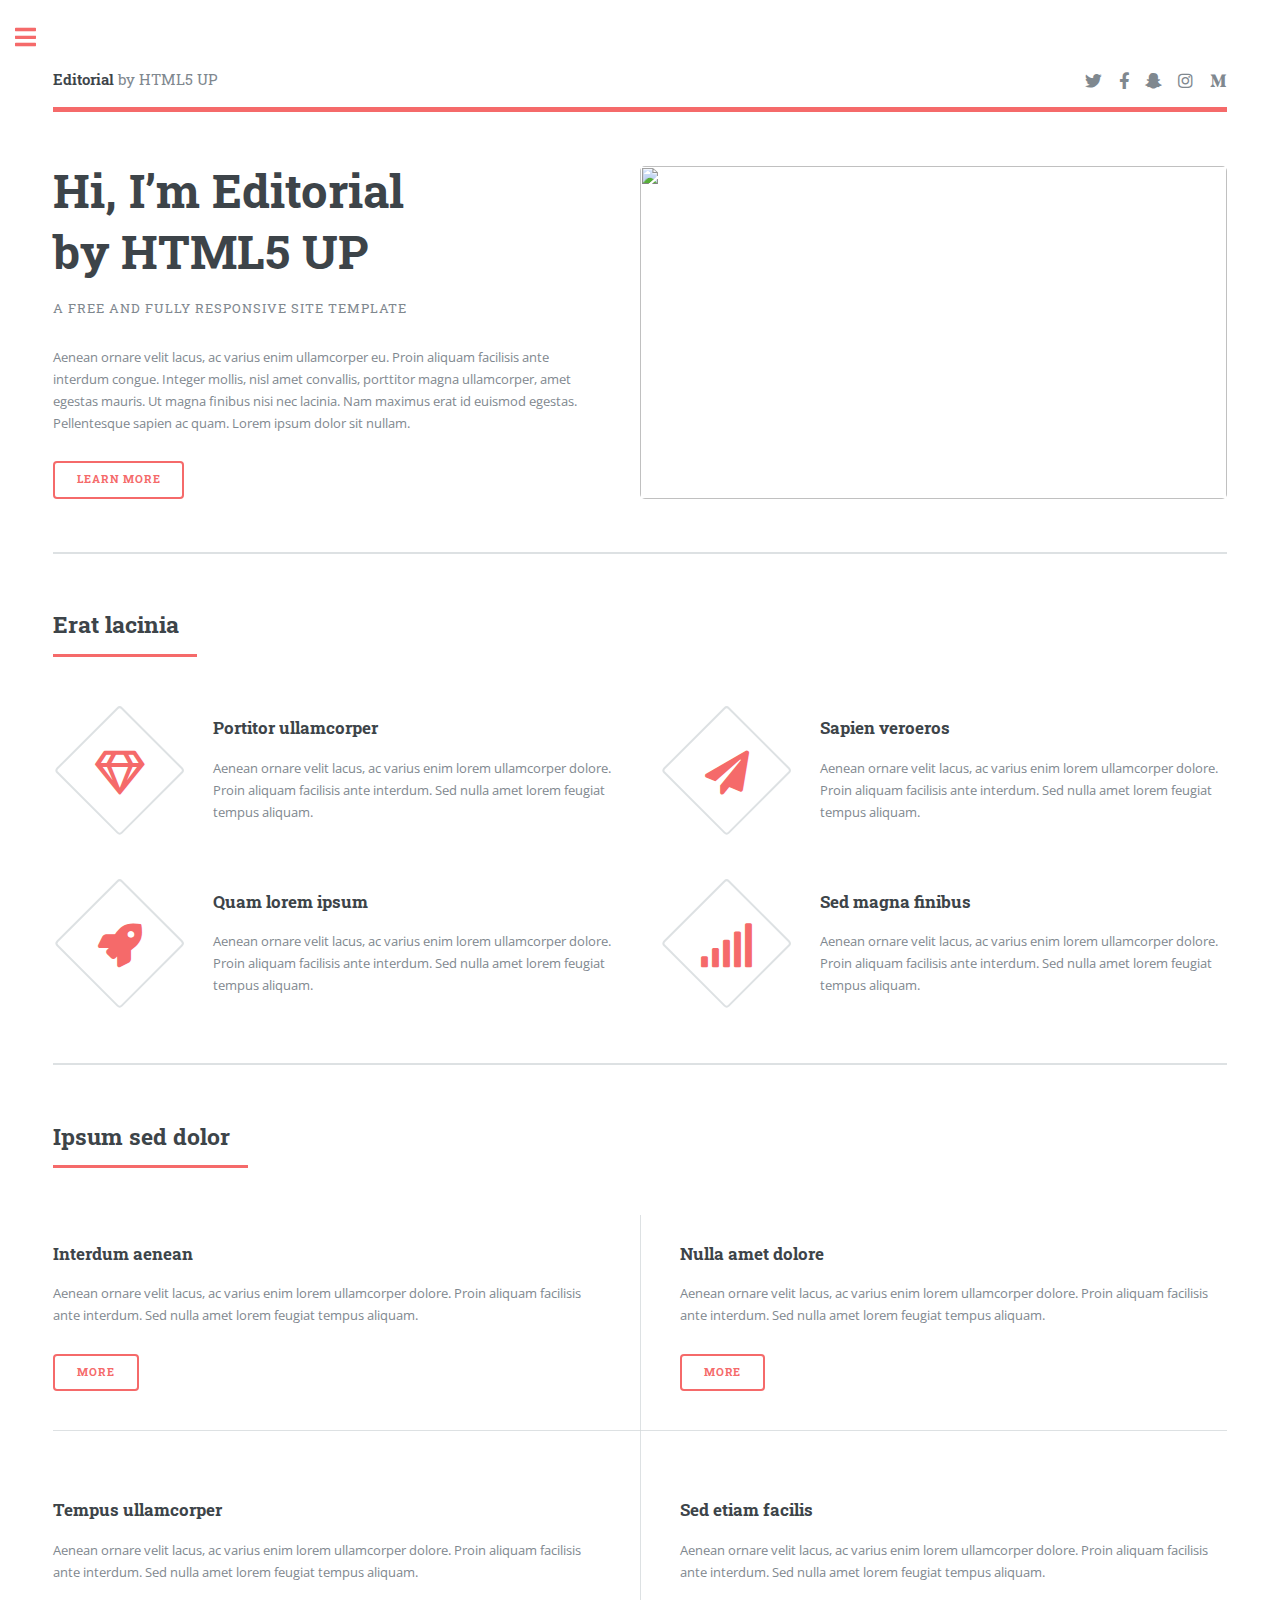
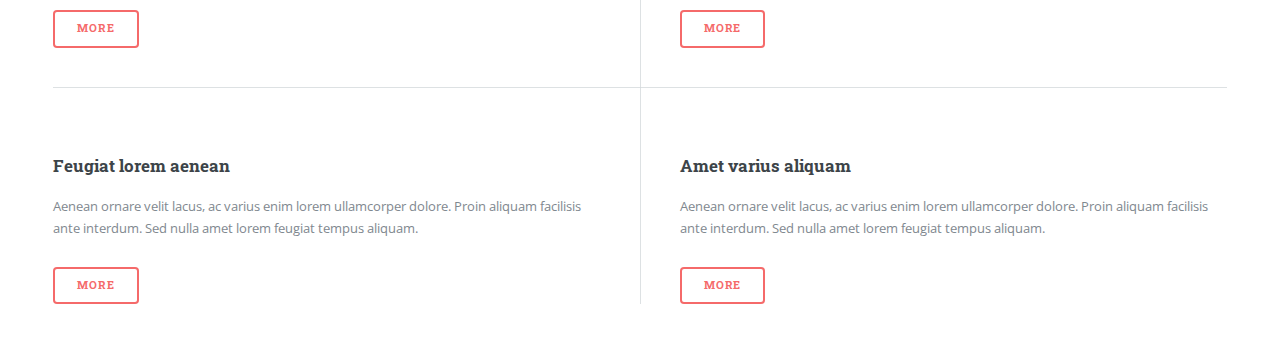
==== index.html @ d23899d1 "first attempt at setting up style template" ====
<!DOCTYPE HTML>
<!--
	Editorial by HTML5 UP
	html5up.net | @ajlkn
	Free for personal and commercial use under the CCA 3.0 license (html5up.net/license)
-->
<html>
	<head>
		<title>Editorial by HTML5 UP</title>
		<meta charset="utf-8" />
		<meta name="viewport" content="width=device-width, initial-scale=1, user-scalable=no" />
		<link rel="stylesheet" href="assets/css/main.css" />
	</head>
	<body class="is-preload">

		<!-- Wrapper -->
			<div id="wrapper">

				<!-- Main -->
					<div id="main">
						<div class="inner">

							<!-- Header -->
								<header id="header">
									<a href="index.html" class="logo"><strong>Editorial</strong> by HTML5 UP</a>
									<ul class="icons">
										<li><a href="#" class="icon brands fa-twitter"><span class="label">Twitter</span></a></li>
										<li><a href="#" class="icon brands fa-facebook-f"><span class="label">Facebook</span></a></li>
										<li><a href="#" class="icon brands fa-snapchat-ghost"><span class="label">Snapchat</span></a></li>
										<li><a href="#" class="icon brands fa-instagram"><span class="label">Instagram</span></a></li>
										<li><a href="#" class="icon brands fa-medium-m"><span class="label">Medium</span></a></li>
									</ul>
								</header>

							<!-- Banner -->
								<section id="banner">
									<div class="content">
										<header>
											<h1>Hi, I’m Editorial<br />
											by HTML5 UP</h1>
											<p>A free and fully responsive site template</p>
										</header>
										<p>Aenean ornare velit lacus, ac varius enim ullamcorper eu. Proin aliquam facilisis ante interdum congue. Integer mollis, nisl amet convallis, porttitor magna ullamcorper, amet egestas mauris. Ut magna finibus nisi nec lacinia. Nam maximus erat id euismod egestas. Pellentesque sapien ac quam. Lorem ipsum dolor sit nullam.</p>
										<ul class="actions">
											<li><a href="#" class="button big">Learn More</a></li>
										</ul>
									</div>
									<span class="image object">
										<img src="images/pic10.jpg" alt="" />
									</span>
								</section>

							<!-- Section -->
								<section>
									<header class="major">
										<h2>Erat lacinia</h2>
									</header>
									<div class="features">
										<article>
											<span class="icon fa-gem"></span>
											<div class="content">
												<h3>Portitor ullamcorper</h3>
												<p>Aenean ornare velit lacus, ac varius enim lorem ullamcorper dolore. Proin aliquam facilisis ante interdum. Sed nulla amet lorem feugiat tempus aliquam.</p>
											</div>
										</article>
										<article>
											<span class="icon solid fa-paper-plane"></span>
											<div class="content">
												<h3>Sapien veroeros</h3>
												<p>Aenean ornare velit lacus, ac varius enim lorem ullamcorper dolore. Proin aliquam facilisis ante interdum. Sed nulla amet lorem feugiat tempus aliquam.</p>
											</div>
										</article>
										<article>
											<span class="icon solid fa-rocket"></span>
											<div class="content">
												<h3>Quam lorem ipsum</h3>
												<p>Aenean ornare velit lacus, ac varius enim lorem ullamcorper dolore. Proin aliquam facilisis ante interdum. Sed nulla amet lorem feugiat tempus aliquam.</p>
											</div>
										</article>
										<article>
											<span class="icon solid fa-signal"></span>
											<div class="content">
												<h3>Sed magna finibus</h3>
												<p>Aenean ornare velit lacus, ac varius enim lorem ullamcorper dolore. Proin aliquam facilisis ante interdum. Sed nulla amet lorem feugiat tempus aliquam.</p>
											</div>
										</article>
									</div>
								</section>

							<!-- Section -->
								<section>
									<header class="major">
										<h2>Ipsum sed dolor</h2>
									</header>
									<div class="posts">
										<article>
											<a href="#" class="image"><img src="images/pic01.jpg" alt="" /></a>
											<h3>Interdum aenean</h3>
											<p>Aenean ornare velit lacus, ac varius enim lorem ullamcorper dolore. Proin aliquam facilisis ante interdum. Sed nulla amet lorem feugiat tempus aliquam.</p>
											<ul class="actions">
												<li><a href="#" class="button">More</a></li>
											</ul>
										</article>
										<article>
											<a href="#" class="image"><img src="images/pic02.jpg" alt="" /></a>
											<h3>Nulla amet dolore</h3>
											<p>Aenean ornare velit lacus, ac varius enim lorem ullamcorper dolore. Proin aliquam facilisis ante interdum. Sed nulla amet lorem feugiat tempus aliquam.</p>
											<ul class="actions">
												<li><a href="#" class="button">More</a></li>
											</ul>
										</article>
										<article>
											<a href="#" class="image"><img src="images/pic03.jpg" alt="" /></a>
											<h3>Tempus ullamcorper</h3>
											<p>Aenean ornare velit lacus, ac varius enim lorem ullamcorper dolore. Proin aliquam facilisis ante interdum. Sed nulla amet lorem feugiat tempus aliquam.</p>
											<ul class="actions">
												<li><a href="#" class="button">More</a></li>
											</ul>
										</article>
										<article>
											<a href="#" class="image"><img src="images/pic04.jpg" alt="" /></a>
											<h3>Sed etiam facilis</h3>
											<p>Aenean ornare velit lacus, ac varius enim lorem ullamcorper dolore. Proin aliquam facilisis ante interdum. Sed nulla amet lorem feugiat tempus aliquam.</p>
											<ul class="actions">
												<li><a href="#" class="button">More</a></li>
											</ul>
										</article>
										<article>
											<a href="#" class="image"><img src="images/pic05.jpg" alt="" /></a>
											<h3>Feugiat lorem aenean</h3>
											<p>Aenean ornare velit lacus, ac varius enim lorem ullamcorper dolore. Proin aliquam facilisis ante interdum. Sed nulla amet lorem feugiat tempus aliquam.</p>
											<ul class="actions">
												<li><a href="#" class="button">More</a></li>
											</ul>
										</article>
										<article>
											<a href="#" class="image"><img src="images/pic06.jpg" alt="" /></a>
											<h3>Amet varius aliquam</h3>
											<p>Aenean ornare velit lacus, ac varius enim lorem ullamcorper dolore. Proin aliquam facilisis ante interdum. Sed nulla amet lorem feugiat tempus aliquam.</p>
											<ul class="actions">
												<li><a href="#" class="button">More</a></li>
											</ul>
										</article>
									</div>
								</section>

						</div>
					</div>

				<!-- Sidebar -->
					<div id="sidebar">
						<div class="inner">

							<!-- Search -->
								<section id="search" class="alt">
									<form method="post" action="#">
										<input type="text" name="query" id="query" placeholder="Search" />
									</form>
								</section>

							<!-- Menu -->
								<nav id="menu">
									<header class="major">
										<h2>Menu</h2>
									</header>
									<ul>
										<li><a href="index.html">Homepage</a></li>
										<li><a href="generic.html">Generic</a></li>
										<li><a href="elements.html">Elements</a></li>
										<li>
											<span class="opener">Submenu</span>
											<ul>
												<li><a href="#">Lorem Dolor</a></li>
												<li><a href="#">Ipsum Adipiscing</a></li>
												<li><a href="#">Tempus Magna</a></li>
												<li><a href="#">Feugiat Veroeros</a></li>
											</ul>
										</li>
										<li><a href="#">Etiam Dolore</a></li>
										<li><a href="#">Adipiscing</a></li>
										<li>
											<span class="opener">Another Submenu</span>
											<ul>
												<li><a href="#">Lorem Dolor</a></li>
												<li><a href="#">Ipsum Adipiscing</a></li>
												<li><a href="#">Tempus Magna</a></li>
												<li><a href="#">Feugiat Veroeros</a></li>
											</ul>
										</li>
										<li><a href="#">Maximus Erat</a></li>
										<li><a href="#">Sapien Mauris</a></li>
										<li><a href="#">Amet Lacinia</a></li>
									</ul>
								</nav>

							<!-- Section -->
								<section>
									<header class="major">
										<h2>Ante interdum</h2>
									</header>
									<div class="mini-posts">
										<article>
											<a href="#" class="image"><img src="images/pic07.jpg" alt="" /></a>
											<p>Aenean ornare velit lacus, ac varius enim lorem ullamcorper dolore aliquam.</p>
										</article>
										<article>
											<a href="#" class="image"><img src="images/pic08.jpg" alt="" /></a>
											<p>Aenean ornare velit lacus, ac varius enim lorem ullamcorper dolore aliquam.</p>
										</article>
										<article>
											<a href="#" class="image"><img src="images/pic09.jpg" alt="" /></a>
											<p>Aenean ornare velit lacus, ac varius enim lorem ullamcorper dolore aliquam.</p>
										</article>
									</div>
									<ul class="actions">
										<li><a href="#" class="button">More</a></li>
									</ul>
								</section>

							<!-- Section -->
								<section>
									<header class="major">
										<h2>Get in touch</h2>
									</header>
									<p>Sed varius enim lorem ullamcorper dolore aliquam aenean ornare velit lacus, ac varius enim lorem ullamcorper dolore. Proin sed aliquam facilisis ante interdum. Sed nulla amet lorem feugiat tempus aliquam.</p>
									<ul class="contact">
										<li class="icon solid fa-envelope"><a href="#">information@untitled.tld</a></li>
										<li class="icon solid fa-phone">(000) 000-0000</li>
										<li class="icon solid fa-home">1234 Somewhere Road #8254<br />
										Nashville, TN 00000-0000</li>
									</ul>
								</section>

							<!-- Footer -->
								<footer id="footer">
									<p class="copyright">&copy; Untitled. All rights reserved. Demo Images: <a href="https://unsplash.com">Unsplash</a>. Design: <a href="https://html5up.net">HTML5 UP</a>.</p>
								</footer>

						</div>
					</div>

			</div>

		<!-- Scripts -->
			<script src="assets/js/jquery.min.js"></script>
			<script src="assets/js/browser.min.js"></script>
			<script src="assets/js/breakpoints.min.js"></script>
			<script src="assets/js/util.js"></script>
			<script src="assets/js/main.js"></script>

	</body>
</html>
---- assets/css/main.css ----
@import url(fontawesome-all.min.css);
@import url("https://fonts.googleapis.com/css?family=Open+Sans:400,600,400italic,600italic|Roboto+Slab:400,700");
/*
	Editorial by HTML5 UP
	html5up.net | @ajlkn
	Free for personal and commercial use under the CCA 3.0 license (html5up.net/license)
*/
html, body, div, span, applet, object,
iframe, h1, h2, h3, h4, h5, h6, p, blockquote,
pre, a, abbr, acronym, address, big, cite,
code, del, dfn, em, img, ins, kbd, q, s, samp,
small, strike, strong, sub, sup, tt, var, b,
u, i, center, dl, dt, dd, ol, ul, li, fieldset,
form, label, legend, table, caption, tbody,
tfoot, thead, tr, th, td, article, aside,
canvas, details, embed, figure, figcaption,
footer, header, hgroup, menu, nav, output, ruby,
section, summary, time, mark, audio, video {
  margin: 0;
  padding: 0;
  border: 0;
  font-size: 100%;
  font: inherit;
  vertical-align: baseline; }

article, aside, details, figcaption, figure,
footer, header, hgroup, menu, nav, section {
  display: block; }

body {
  line-height: 1; }

ol, ul {
  list-style: none; }

blockquote, q {
  quotes: none; }
  blockquote:before, blockquote:after, q:before, q:after {
    content: '';
    content: none; }

table {
  border-collapse: collapse;
  border-spacing: 0; }

body {
  -webkit-text-size-adjust: none; }

mark {
  background-color: transparent;
  color: inherit; }

input::-moz-focus-inner {
  border: 0;
  padding: 0; }

input, select, textarea {
  -moz-appearance: none;
  -webkit-appearance: none;
  -ms-appearance: none;
  appearance: none; }

/* Basic */
@-ms-viewport {
  width: device-width; }

body {
  -ms-overflow-style: scrollbar; }

@media screen and (max-width: 480px) {
  html, body {
    min-width: 320px; } }

html {
  box-sizing: border-box; }

*, *:before, *:after {
  box-sizing: inherit; }

body {
  background: #ffffff; }
  body.is-preload *, body.is-preload *:before, body.is-preload *:after, body.is-resizing *, body.is-resizing *:before, body.is-resizing *:after {
    -moz-animation: none !important;
    -webkit-animation: none !important;
    -ms-animation: none !important;
    animation: none !important;
    -moz-transition: none !important;
    -webkit-transition: none !important;
    -ms-transition: none !important;
    transition: none !important; }

/* Type */
body, input, select, textarea {
  color: #7f888f;
  font-family: "Open Sans", sans-serif;
  font-size: 13pt;
  font-weight: 400;
  line-height: 1.65; }
  @media screen and (max-width: 1680px) {
    body, input, select, textarea {
      font-size: 11pt; } }
  @media screen and (max-width: 1280px) {
    body, input, select, textarea {
      font-size: 10pt; } }
  @media screen and (max-width: 360px) {
    body, input, select, textarea {
      font-size: 9pt; } }

a {
  -moz-transition: color 0.2s ease-in-out, border-bottom-color 0.2s ease-in-out;
  -webkit-transition: color 0.2s ease-in-out, border-bottom-color 0.2s ease-in-out;
  -ms-transition: color 0.2s ease-in-out, border-bottom-color 0.2s ease-in-out;
  transition: color 0.2s ease-in-out, border-bottom-color 0.2s ease-in-out;
  border-bottom: dotted 1px;
  color: #f56a6a;
  text-decoration: none; }
  a:hover {
    border-bottom-color: #f56a6a;
    color: #f56a6a !important; }
    a:hover strong {
      color: inherit; }

strong, b {
  color: #3d4449;
  font-weight: 600; }

em, i {
  font-style: italic; }

p {
  margin: 0 0 2em 0; }

h1, h2, h3, h4, h5, h6 {
  color: #3d4449;
  font-family: "Roboto Slab", serif;
  font-weight: 700;
  line-height: 1.5;
  margin: 0 0 1em 0; }
  h1 a, h2 a, h3 a, h4 a, h5 a, h6 a {
    color: inherit;
    text-decoration: none;
    border-bottom: 0; }

h1 {
  font-size: 4em;
  margin: 0 0 0.5em 0;
  line-height: 1.3; }

h2 {
  font-size: 1.75em; }

h3 {
  font-size: 1.25em; }

h4 {
  font-size: 1.1em; }

h5 {
  font-size: 0.9em; }

h6 {
  font-size: 0.7em; }

@media screen and (max-width: 1680px) {
  h1 {
    font-size: 3.5em; } }

@media screen and (max-width: 980px) {
  h1 {
    font-size: 3.25em; } }

@media screen and (max-width: 736px) {
  h1 {
    font-size: 2em;
    line-height: 1.4; }
  h2 {
    font-size: 1.5em; } }

sub {
  font-size: 0.8em;
  position: relative;
  top: 0.5em; }

sup {
  font-size: 0.8em;
  position: relative;
  top: -0.5em; }

blockquote {
  border-left: solid 3px rgba(210, 215, 217, 0.75);
  font-style: italic;
  margin: 0 0 2em 0;
  padding: 0.5em 0 0.5em 2em; }

code {
  background: rgba(230, 235, 237, 0.25);
  border-radius: 0.375em;
  border: solid 1px rgba(210, 215, 217, 0.75);
  font-family: "Courier New", monospace;
  font-size: 0.9em;
  margin: 0 0.25em;
  padding: 0.25em 0.65em; }

pre {
  -webkit-overflow-scrolling: touch;
  font-family: "Courier New", monospace;
  font-size: 0.9em;
  margin: 0 0 2em 0; }
  pre code {
    display: block;
    line-height: 1.75;
    padding: 1em 1.5em;
    overflow-x: auto; }

hr {
  border: 0;
  border-bottom: solid 1px rgba(210, 215, 217, 0.75);
  margin: 2em 0; }
  hr.major {
    margin: 3em 0; }

.align-left {
  text-align: left; }

.align-center {
  text-align: center; }

.align-right {
  text-align: right; }

/* Row */
.row {
  display: flex;
  flex-wrap: wrap;
  box-sizing: border-box;
  align-items: stretch; }
  .row > * {
    box-sizing: border-box; }
  .row.gtr-uniform > * > :last-child {
    margin-bottom: 0; }
  .row.aln-left {
    justify-content: flex-start; }
  .row.aln-center {
    justify-content: center; }
  .row.aln-right {
    justify-content: flex-end; }
  .row.aln-top {
    align-items: flex-start; }
  .row.aln-middle {
    align-items: center; }
  .row.aln-bottom {
    align-items: flex-end; }
  .row > .imp {
    order: -1; }
  .row > .col-1 {
    width: 8.33333%; }
  .row > .off-1 {
    margin-left: 8.33333%; }
  .row > .col-2 {
    width: 16.66667%; }
  .row > .off-2 {
    margin-left: 16.66667%; }
  .row > .col-3 {
    width: 25%; }
  .row > .off-3 {
    margin-left: 25%; }
  .row > .col-4 {
    width: 33.33333%; }
  .row > .off-4 {
    margin-left: 33.33333%; }
  .row > .col-5 {
    width: 41.66667%; }
  .row > .off-5 {
    margin-left: 41.66667%; }
  .row > .col-6 {
    width: 50%; }
  .row > .off-6 {
    margin-left: 50%; }
  .row > .col-7 {
    width: 58.33333%; }
  .row > .off-7 {
    margin-left: 58.33333%; }
  .row > .col-8 {
    width: 66.66667%; }
  .row > .off-8 {
    margin-left: 66.66667%; }
  .row > .col-9 {
    width: 75%; }
  .row > .off-9 {
    margin-left: 75%; }
  .row > .col-10 {
    width: 83.33333%; }
  .row > .off-10 {
    margin-left: 83.33333%; }
  .row > .col-11 {
    width: 91.66667%; }
  .row > .off-11 {
    margin-left: 91.66667%; }
  .row > .col-12 {
    width: 100%; }
  .row > .off-12 {
    margin-left: 100%; }
  .row.gtr-0 {
    margin-top: 0;
    margin-left: 0em; }
    .row.gtr-0 > * {
      padding: 0 0 0 0em; }
    .row.gtr-0.gtr-uniform {
      margin-top: 0em; }
      .row.gtr-0.gtr-uniform > * {
        padding-top: 0em; }
  .row.gtr-25 {
    margin-top: 0;
    margin-left: -0.375em; }
    .row.gtr-25 > * {
      padding: 0 0 0 0.375em; }
    .row.gtr-25.gtr-uniform {
      margin-top: -0.375em; }
      .row.gtr-25.gtr-uniform > * {
        padding-top: 0.375em; }
  .row.gtr-50 {
    margin-top: 0;
    margin-left: -0.75em; }
    .row.gtr-50 > * {
      padding: 0 0 0 0.75em; }
    .row.gtr-50.gtr-uniform {
      margin-top: -0.75em; }
      .row.gtr-50.gtr-uniform > * {
        padding-top: 0.75em; }
  .row {
    margin-top: 0;
    margin-left: -1.5em; }
    .row > * {
      padding: 0 0 0 1.5em; }
    .row.gtr-uniform {
      margin-top: -1.5em; }
      .row.gtr-uniform > * {
        padding-top: 1.5em; }
  .row.gtr-150 {
    margin-top: 0;
    margin-left: -2.25em; }
    .row.gtr-150 > * {
      padding: 0 0 0 2.25em; }
    .row.gtr-150.gtr-uniform {
      margin-top: -2.25em; }
      .row.gtr-150.gtr-uniform > * {
        padding-top: 2.25em; }
  .row.gtr-200 {
    margin-top: 0;
    margin-left: -3em; }
    .row.gtr-200 > * {
      padding: 0 0 0 3em; }
    .row.gtr-200.gtr-uniform {
      margin-top: -3em; }
      .row.gtr-200.gtr-uniform > * {
        padding-top: 3em; }
  @media screen and (max-width: 1680px) {
    .row {
      display: flex;
      flex-wrap: wrap;
      box-sizing: border-box;
      align-items: stretch; }
      .row > * {
        box-sizing: border-box; }
      .row.gtr-uniform > * > :last-child {
        margin-bottom: 0; }
      .row.aln-left {
        justify-content: flex-start; }
      .row.aln-center {
        justify-content: center; }
      .row.aln-right {
        justify-content: flex-end; }
      .row.aln-top {
        align-items: flex-start; }
      .row.aln-middle {
        align-items: center; }
      .row.aln-bottom {
        align-items: flex-end; }
      .row > .imp-xlarge {
        order: -1; }
      .row > .col-1-xlarge {
        width: 8.33333%; }
      .row > .off-1-xlarge {
        margin-left: 8.33333%; }
      .row > .col-2-xlarge {
        width: 16.66667%; }
      .row > .off-2-xlarge {
        margin-left: 16.66667%; }
      .row > .col-3-xlarge {
        width: 25%; }
      .row > .off-3-xlarge {
        margin-left: 25%; }
      .row > .col-4-xlarge {
        width: 33.33333%; }
      .row > .off-4-xlarge {
        margin-left: 33.33333%; }
      .row > .col-5-xlarge {
        width: 41.66667%; }
      .row > .off-5-xlarge {
        margin-left: 41.66667%; }
      .row > .col-6-xlarge {
        width: 50%; }
      .row > .off-6-xlarge {
        margin-left: 50%; }
      .row > .col-7-xlarge {
        width: 58.33333%; }
      .row > .off-7-xlarge {
        margin-left: 58.33333%; }
      .row > .col-8-xlarge {
        width: 66.66667%; }
      .row > .off-8-xlarge {
        margin-left: 66.66667%; }
      .row > .col-9-xlarge {
        width: 75%; }
      .row > .off-9-xlarge {
        margin-left: 75%; }
      .row > .col-10-xlarge {
        width: 83.33333%; }
      .row > .off-10-xlarge {
        margin-left: 83.33333%; }
      .row > .col-11-xlarge {
        width: 91.66667%; }
      .row > .off-11-xlarge {
        margin-left: 91.66667%; }
      .row > .col-12-xlarge {
        width: 100%; }
      .row > .off-12-xlarge {
        margin-left: 100%; }
      .row.gtr-0 {
        margin-top: 0;
        margin-left: 0em; }
        .row.gtr-0 > * {
          padding: 0 0 0 0em; }
        .row.gtr-0.gtr-uniform {
          margin-top: 0em; }
          .row.gtr-0.gtr-uniform > * {
            padding-top: 0em; }
      .row.gtr-25 {
        margin-top: 0;
        margin-left: -0.375em; }
        .row.gtr-25 > * {
          padding: 0 0 0 0.375em; }
        .row.gtr-25.gtr-uniform {
          margin-top: -0.375em; }
          .row.gtr-25.gtr-uniform > * {
            padding-top: 0.375em; }
      .row.gtr-50 {
        margin-top: 0;
        margin-left: -0.75em; }
        .row.gtr-50 > * {
          padding: 0 0 0 0.75em; }
        .row.gtr-50.gtr-uniform {
          margin-top: -0.75em; }
          .row.gtr-50.gtr-uniform > * {
            padding-top: 0.75em; }
      .row {
        margin-top: 0;
        margin-left: -1.5em; }
        .row > * {
          padding: 0 0 0 1.5em; }
        .row.gtr-uniform {
          margin-top: -1.5em; }
          .row.gtr-uniform > * {
            padding-top: 1.5em; }
      .row.gtr-150 {
        margin-top: 0;
        margin-left: -2.25em; }
        .row.gtr-150 > * {
          padding: 0 0 0 2.25em; }
        .row.gtr-150.gtr-uniform {
          margin-top: -2.25em; }
          .row.gtr-150.gtr-uniform > * {
            padding-top: 2.25em; }
      .row.gtr-200 {
        margin-top: 0;
        margin-left: -3em; }
        .row.gtr-200 > * {
          padding: 0 0 0 3em; }
        .row.gtr-200.gtr-uniform {
          margin-top: -3em; }
          .row.gtr-200.gtr-uniform > * {
            padding-top: 3em; } }
  @media screen and (max-width: 1280px) {
    .row {
      display: flex;
      flex-wrap: wrap;
      box-sizing: border-box;
      align-items: stretch; }
      .row > * {
        box-sizing: border-box; }
      .row.gtr-uniform > * > :last-child {
        margin-bottom: 0; }
      .row.aln-left {
        justify-content: flex-start; }
      .row.aln-center {
        justify-content: center; }
      .row.aln-right {
        justify-content: flex-end; }
      .row.aln-top {
        align-items: flex-start; }
      .row.aln-middle {
        align-items: center; }
      .row.aln-bottom {
        align-items: flex-end; }
      .row > .imp-large {
        order: -1; }
      .row > .col-1-large {
        width: 8.33333%; }
      .row > .off-1-large {
        margin-left: 8.33333%; }
      .row > .col-2-large {
        width: 16.66667%; }
      .row > .off-2-large {
        margin-left: 16.66667%; }
      .row > .col-3-large {
        width: 25%; }
      .row > .off-3-large {
        margin-left: 25%; }
      .row > .col-4-large {
        width: 33.33333%; }
      .row > .off-4-large {
        margin-left: 33.33333%; }
      .row > .col-5-large {
        width: 41.66667%; }
      .row > .off-5-large {
        margin-left: 41.66667%; }
      .row > .col-6-large {
        width: 50%; }
      .row > .off-6-large {
        margin-left: 50%; }
      .row > .col-7-large {
        width: 58.33333%; }
      .row > .off-7-large {
        margin-left: 58.33333%; }
      .row > .col-8-large {
        width: 66.66667%; }
      .row > .off-8-large {
        margin-left: 66.66667%; }
      .row > .col-9-large {
        width: 75%; }
      .row > .off-9-large {
        margin-left: 75%; }
      .row > .col-10-large {
        width: 83.33333%; }
      .row > .off-10-large {
        margin-left: 83.33333%; }
      .row > .col-11-large {
        width: 91.66667%; }
      .row > .off-11-large {
        margin-left: 91.66667%; }
      .row > .col-12-large {
        width: 100%; }
      .row > .off-12-large {
        margin-left: 100%; }
      .row.gtr-0 {
        margin-top: 0;
        margin-left: 0em; }
        .row.gtr-0 > * {
          padding: 0 0 0 0em; }
        .row.gtr-0.gtr-uniform {
          margin-top: 0em; }
          .row.gtr-0.gtr-uniform > * {
            padding-top: 0em; }
      .row.gtr-25 {
        margin-top: 0;
        margin-left: -0.375em; }
        .row.gtr-25 > * {
          padding: 0 0 0 0.375em; }
        .row.gtr-25.gtr-uniform {
          margin-top: -0.375em; }
          .row.gtr-25.gtr-uniform > * {
            padding-top: 0.375em; }
      .row.gtr-50 {
        margin-top: 0;
        margin-left: -0.75em; }
        .row.gtr-50 > * {
          padding: 0 0 0 0.75em; }
        .row.gtr-50.gtr-uniform {
          margin-top: -0.75em; }
          .row.gtr-50.gtr-uniform > * {
            padding-top: 0.75em; }
      .row {
        margin-top: 0;
        margin-left: -1.5em; }
        .row > * {
          padding: 0 0 0 1.5em; }
        .row.gtr-uniform {
          margin-top: -1.5em; }
          .row.gtr-uniform > * {
            padding-top: 1.5em; }
      .row.gtr-150 {
        margin-top: 0;
        margin-left: -2.25em; }
        .row.gtr-150 > * {
          padding: 0 0 0 2.25em; }
        .row.gtr-150.gtr-uniform {
          margin-top: -2.25em; }
          .row.gtr-150.gtr-uniform > * {
            padding-top: 2.25em; }
      .row.gtr-200 {
        margin-top: 0;
        margin-left: -3em; }
        .row.gtr-200 > * {
          padding: 0 0 0 3em; }
        .row.gtr-200.gtr-uniform {
          margin-top: -3em; }
          .row.gtr-200.gtr-uniform > * {
            padding-top: 3em; } }
  @media screen and (max-width: 980px) {
    .row {
      display: flex;
      flex-wrap: wrap;
      box-sizing: border-box;
      align-items: stretch; }
      .row > * {
        box-sizing: border-box; }
      .row.gtr-uniform > * > :last-child {
        margin-bottom: 0; }
      .row.aln-left {
        justify-content: flex-start; }
      .row.aln-center {
        justify-content: center; }
      .row.aln-right {
        justify-content: flex-end; }
      .row.aln-top {
        align-items: flex-start; }
      .row.aln-middle {
        align-items: center; }
      .row.aln-bottom {
        align-items: flex-end; }
      .row > .imp-medium {
        order: -1; }
      .row > .col-1-medium {
        width: 8.33333%; }
      .row > .off-1-medium {
        margin-left: 8.33333%; }
      .row > .col-2-medium {
        width: 16.66667%; }
      .row > .off-2-medium {
        margin-left: 16.66667%; }
      .row > .col-3-medium {
        width: 25%; }
      .row > .off-3-medium {
        margin-left: 25%; }
      .row > .col-4-medium {
        width: 33.33333%; }
      .row > .off-4-medium {
        margin-left: 33.33333%; }
      .row > .col-5-medium {
        width: 41.66667%; }
      .row > .off-5-medium {
        margin-left: 41.66667%; }
      .row > .col-6-medium {
        width: 50%; }
      .row > .off-6-medium {
        margin-left: 50%; }
      .row > .col-7-medium {
        width: 58.33333%; }
      .row > .off-7-medium {
        margin-left: 58.33333%; }
      .row > .col-8-medium {
        width: 66.66667%; }
      .row > .off-8-medium {
        margin-left: 66.66667%; }
      .row > .col-9-medium {
        width: 75%; }
      .row > .off-9-medium {
        margin-left: 75%; }
      .row > .col-10-medium {
        width: 83.33333%; }
      .row > .off-10-medium {
        margin-left: 83.33333%; }
      .row > .col-11-medium {
        width: 91.66667%; }
      .row > .off-11-medium {
        margin-left: 91.66667%; }
      .row > .col-12-medium {
        width: 100%; }
      .row > .off-12-medium {
        margin-left: 100%; }
      .row.gtr-0 {
        margin-top: 0;
        margin-left: 0em; }
        .row.gtr-0 > * {
          padding: 0 0 0 0em; }
        .row.gtr-0.gtr-uniform {
          margin-top: 0em; }
          .row.gtr-0.gtr-uniform > * {
            padding-top: 0em; }
      .row.gtr-25 {
        margin-top: 0;
        margin-left: -0.375em; }
        .row.gtr-25 > * {
          padding: 0 0 0 0.375em; }
        .row.gtr-25.gtr-uniform {
          margin-top: -0.375em; }
          .row.gtr-25.gtr-uniform > * {
            padding-top: 0.375em; }
      .row.gtr-50 {
        margin-top: 0;
        margin-left: -0.75em; }
        .row.gtr-50 > * {
          padding: 0 0 0 0.75em; }
        .row.gtr-50.gtr-uniform {
          margin-top: -0.75em; }
          .row.gtr-50.gtr-uniform > * {
            padding-top: 0.75em; }
      .row {
        margin-top: 0;
        margin-left: -1.5em; }
        .row > * {
          padding: 0 0 0 1.5em; }
        .row.gtr-uniform {
          margin-top: -1.5em; }
          .row.gtr-uniform > * {
            padding-top: 1.5em; }
      .row.gtr-150 {
        margin-top: 0;
        margin-left: -2.25em; }
        .row.gtr-150 > * {
          padding: 0 0 0 2.25em; }
        .row.gtr-150.gtr-uniform {
          margin-top: -2.25em; }
          .row.gtr-150.gtr-uniform > * {
            padding-top: 2.25em; }
      .row.gtr-200 {
        margin-top: 0;
        margin-left: -3em; }
        .row.gtr-200 > * {
          padding: 0 0 0 3em; }
        .row.gtr-200.gtr-uniform {
          margin-top: -3em; }
          .row.gtr-200.gtr-uniform > * {
            padding-top: 3em; } }
  @media screen and (max-width: 736px) {
    .row {
      display: flex;
      flex-wrap: wrap;
      box-sizing: border-box;
      align-items: stretch; }
      .row > * {
        box-sizing: border-box; }
      .row.gtr-uniform > * > :last-child {
        margin-bottom: 0; }
      .row.aln-left {
        justify-content: flex-start; }
      .row.aln-center {
        justify-content: center; }
      .row.aln-right {
        justify-content: flex-end; }
      .row.aln-top {
        align-items: flex-start; }
      .row.aln-middle {
        align-items: center; }
      .row.aln-bottom {
        align-items: flex-end; }
      .row > .imp-small {
        order: -1; }
      .row > .col-1-small {
        width: 8.33333%; }
      .row > .off-1-small {
        margin-left: 8.33333%; }
      .row > .col-2-small {
        width: 16.66667%; }
      .row > .off-2-small {
        margin-left: 16.66667%; }
      .row > .col-3-small {
        width: 25%; }
      .row > .off-3-small {
        margin-left: 25%; }
      .row > .col-4-small {
        width: 33.33333%; }
      .row > .off-4-small {
        margin-left: 33.33333%; }
      .row > .col-5-small {
        width: 41.66667%; }
      .row > .off-5-small {
        margin-left: 41.66667%; }
      .row > .col-6-small {
        width: 50%; }
      .row > .off-6-small {
        margin-left: 50%; }
      .row > .col-7-small {
        width: 58.33333%; }
      .row > .off-7-small {
        margin-left: 58.33333%; }
      .row > .col-8-small {
        width: 66.66667%; }
      .row > .off-8-small {
        margin-left: 66.66667%; }
      .row > .col-9-small {
        width: 75%; }
      .row > .off-9-small {
        margin-left: 75%; }
      .row > .col-10-small {
        width: 83.33333%; }
      .row > .off-10-small {
        margin-left: 83.33333%; }
      .row > .col-11-small {
        width: 91.66667%; }
      .row > .off-11-small {
        margin-left: 91.66667%; }
      .row > .col-12-small {
        width: 100%; }
      .row > .off-12-small {
        margin-left: 100%; }
      .row.gtr-0 {
        margin-top: 0;
        margin-left: 0em; }
        .row.gtr-0 > * {
          padding: 0 0 0 0em; }
        .row.gtr-0.gtr-uniform {
          margin-top: 0em; }
          .row.gtr-0.gtr-uniform > * {
            padding-top: 0em; }
      .row.gtr-25 {
        margin-top: 0;
        margin-left: -0.375em; }
        .row.gtr-25 > * {
          padding: 0 0 0 0.375em; }
        .row.gtr-25.gtr-uniform {
          margin-top: -0.375em; }
          .row.gtr-25.gtr-uniform > * {
            padding-top: 0.375em; }
      .row.gtr-50 {
        margin-top: 0;
        margin-left: -0.75em; }
        .row.gtr-50 > * {
          padding: 0 0 0 0.75em; }
        .row.gtr-50.gtr-uniform {
          margin-top: -0.75em; }
          .row.gtr-50.gtr-uniform > * {
            padding-top: 0.75em; }
      .row {
        margin-top: 0;
        margin-left: -1.5em; }
        .row > * {
          padding: 0 0 0 1.5em; }
        .row.gtr-uniform {
          margin-top: -1.5em; }
          .row.gtr-uniform > * {
            padding-top: 1.5em; }
      .row.gtr-150 {
        margin-top: 0;
        margin-left: -2.25em; }
        .row.gtr-150 > * {
          padding: 0 0 0 2.25em; }
        .row.gtr-150.gtr-uniform {
          margin-top: -2.25em; }
          .row.gtr-150.gtr-uniform > * {
            padding-top: 2.25em; }
      .row.gtr-200 {
        margin-top: 0;
        margin-left: -3em; }
        .row.gtr-200 > * {
          padding: 0 0 0 3em; }
        .row.gtr-200.gtr-uniform {
          margin-top: -3em; }
          .row.gtr-200.gtr-uniform > * {
            padding-top: 3em; } }
  @media screen and (max-width: 480px) {
    .row {
      display: flex;
      flex-wrap: wrap;
      box-sizing: border-box;
      align-items: stretch; }
      .row > * {
        box-sizing: border-box; }
      .row.gtr-uniform > * > :last-child {
        margin-bottom: 0; }
      .row.aln-left {
        justify-content: flex-start; }
      .row.aln-center {
        justify-content: center; }
      .row.aln-right {
        justify-content: flex-end; }
      .row.aln-top {
        align-items: flex-start; }
      .row.aln-middle {
        align-items: center; }
      .row.aln-bottom {
        align-items: flex-end; }
      .row > .imp-xsmall {
        order: -1; }
      .row > .col-1-xsmall {
        width: 8.33333%; }
      .row > .off-1-xsmall {
        margin-left: 8.33333%; }
      .row > .col-2-xsmall {
        width: 16.66667%; }
      .row > .off-2-xsmall {
        margin-left: 16.66667%; }
      .row > .col-3-xsmall {
        width: 25%; }
      .row > .off-3-xsmall {
        margin-left: 25%; }
      .row > .col-4-xsmall {
        width: 33.33333%; }
      .row > .off-4-xsmall {
        margin-left: 33.33333%; }
      .row > .col-5-xsmall {
        width: 41.66667%; }
      .row > .off-5-xsmall {
        margin-left: 41.66667%; }
      .row > .col-6-xsmall {
        width: 50%; }
      .row > .off-6-xsmall {
        margin-left: 50%; }
      .row > .col-7-xsmall {
        width: 58.33333%; }
      .row > .off-7-xsmall {
        margin-left: 58.33333%; }
      .row > .col-8-xsmall {
        width: 66.66667%; }
      .row > .off-8-xsmall {
        margin-left: 66.66667%; }
      .row > .col-9-xsmall {
        width: 75%; }
      .row > .off-9-xsmall {
        margin-left: 75%; }
      .row > .col-10-xsmall {
        width: 83.33333%; }
      .row > .off-10-xsmall {
        margin-left: 83.33333%; }
      .row > .col-11-xsmall {
        width: 91.66667%; }
      .row > .off-11-xsmall {
        margin-left: 91.66667%; }
      .row > .col-12-xsmall {
        width: 100%; }
      .row > .off-12-xsmall {
        margin-left: 100%; }
      .row.gtr-0 {
        margin-top: 0;
        margin-left: 0em; }
        .row.gtr-0 > * {
          padding: 0 0 0 0em; }
        .row.gtr-0.gtr-uniform {
          margin-top: 0em; }
          .row.gtr-0.gtr-uniform > * {
            padding-top: 0em; }
      .row.gtr-25 {
        margin-top: 0;
        margin-left: -0.375em; }
        .row.gtr-25 > * {
          padding: 0 0 0 0.375em; }
        .row.gtr-25.gtr-uniform {
          margin-top: -0.375em; }
          .row.gtr-25.gtr-uniform > * {
            padding-top: 0.375em; }
      .row.gtr-50 {
        margin-top: 0;
        margin-left: -0.75em; }
        .row.gtr-50 > * {
          padding: 0 0 0 0.75em; }
        .row.gtr-50.gtr-uniform {
          margin-top: -0.75em; }
          .row.gtr-50.gtr-uniform > * {
            padding-top: 0.75em; }
      .row {
        margin-top: 0;
        margin-left: -1.5em; }
        .row > * {
          padding: 0 0 0 1.5em; }
        .row.gtr-uniform {
          margin-top: -1.5em; }
          .row.gtr-uniform > * {
            padding-top: 1.5em; }
      .row.gtr-150 {
        margin-top: 0;
        margin-left: -2.25em; }
        .row.gtr-150 > * {
          padding: 0 0 0 2.25em; }
        .row.gtr-150.gtr-uniform {
          margin-top: -2.25em; }
          .row.gtr-150.gtr-uniform > * {
            padding-top: 2.25em; }
      .row.gtr-200 {
        margin-top: 0;
        margin-left: -3em; }
        .row.gtr-200 > * {
          padding: 0 0 0 3em; }
        .row.gtr-200.gtr-uniform {
          margin-top: -3em; }
          .row.gtr-200.gtr-uniform > * {
            padding-top: 3em; } }

/* Section/Article */
section.special, article.special {
  text-align: center; }

header p {
  font-family: "Roboto Slab", serif;
  font-size: 1em;
  font-weight: 400;
  letter-spacing: 0.075em;
  margin-top: -0.5em;
  text-transform: uppercase; }

header.major > :last-child {
  border-bottom: solid 3px #f56a6a;
  display: inline-block;
  margin: 0 0 2em 0;
  padding: 0 0.75em 0.5em 0; }

header.main > :last-child {
  margin: 0 0 1em 0; }

/* Form */
form {
  margin: 0 0 2em 0; }

label {
  color: #3d4449;
  display: block;
  font-size: 0.9em;
  font-weight: 600;
  margin: 0 0 1em 0; }

input[type="text"],
input[type="password"],
input[type="email"],
input[type="tel"],
input[type="search"],
input[type="url"],
select,
textarea {
  -moz-appearance: none;
  -webkit-appearance: none;
  -ms-appearance: none;
  appearance: none;
  background: #ffffff;
  border-radius: 0.375em;
  border: none;
  border: solid 1px rgba(210, 215, 217, 0.75);
  color: inherit;
  display: block;
  outline: 0;
  padding: 0 1em;
  text-decoration: none;
  width: 100%; }
  input[type="text"]:invalid,
  input[type="password"]:invalid,
  input[type="email"]:invalid,
  input[type="tel"]:invalid,
  input[type="search"]:invalid,
  input[type="url"]:invalid,
  select:invalid,
  textarea:invalid {
    box-shadow: none; }
  input[type="text"]:focus,
  input[type="password"]:focus,
  input[type="email"]:focus,
  input[type="tel"]:focus,
  input[type="search"]:focus,
  input[type="url"]:focus,
  select:focus,
  textarea:focus {
    border-color: #f56a6a;
    box-shadow: 0 0 0 1px #f56a6a; }

select {
  background-image: url("data:image/svg+xml;charset=utf8,%3Csvg xmlns='http://www.w3.org/2000/svg' width='40' height='40' preserveAspectRatio='none' viewBox='0 0 40 40'%3E%3Cpath d='M9.4,12.3l10.4,10.4l10.4-10.4c0.2-0.2,0.5-0.4,0.9-0.4c0.3,0,0.6,0.1,0.9,0.4l3.3,3.3c0.2,0.2,0.4,0.5,0.4,0.9 c0,0.4-0.1,0.6-0.4,0.9L20.7,31.9c-0.2,0.2-0.5,0.4-0.9,0.4c-0.3,0-0.6-0.1-0.9-0.4L4.3,17.3c-0.2-0.2-0.4-0.5-0.4-0.9 c0-0.4,0.1-0.6,0.4-0.9l3.3-3.3c0.2-0.2,0.5-0.4,0.9-0.4S9.1,12.1,9.4,12.3z' fill='rgba(210, 215, 217, 0.75)' /%3E%3C/svg%3E");
  background-size: 1.25em;
  background-repeat: no-repeat;
  background-position: calc(100% - 1em) center;
  height: 2.75em;
  padding-right: 2.75em;
  text-overflow: ellipsis; }
  select option {
    color: #3d4449;
    background: #ffffff; }
  select:focus::-ms-value {
    background-color: transparent; }
  select::-ms-expand {
    display: none; }

input[type="text"],
input[type="password"],
input[type="email"],
input[type="tel"],
input[type="search"],
input[type="url"],
select {
  height: 2.75em; }

textarea {
  padding: 0.75em 1em; }

input[type="checkbox"],
input[type="radio"] {
  -moz-appearance: none;
  -webkit-appearance: none;
  -ms-appearance: none;
  appearance: none;
  display: block;
  float: left;
  margin-right: -2em;
  opacity: 0;
  width: 1em;
  z-index: -1; }
  input[type="checkbox"] + label,
  input[type="radio"] + label {
    text-decoration: none;
    color: #7f888f;
    cursor: pointer;
    display: inline-block;
    font-size: 1em;
    font-weight: 400;
    padding-left: 2.4em;
    padding-right: 0.75em;
    position: relative; }
    input[type="checkbox"] + label:before,
    input[type="radio"] + label:before {
      -moz-osx-font-smoothing: grayscale;
      -webkit-font-smoothing: antialiased;
      display: inline-block;
      font-style: normal;
      font-variant: normal;
      text-rendering: auto;
      line-height: 1;
      text-transform: none !important;
      font-family: 'Font Awesome 5 Free';
      font-weight: 900; }
    input[type="checkbox"] + label:before,
    input[type="radio"] + label:before {
      background: #ffffff;
      border-radius: 0.375em;
      border: solid 1px rgba(210, 215, 217, 0.75);
      content: '';
      display: inline-block;
      font-size: 0.8em;
      height: 2.0625em;
      left: 0;
      line-height: 2.0625em;
      position: absolute;
      text-align: center;
      top: 0;
      width: 2.0625em; }
  input[type="checkbox"]:checked + label:before,
  input[type="radio"]:checked + label:before {
    background: #3d4449;
    border-color: #3d4449;
    color: #ffffff;
    content: '\f00c'; }
  input[type="checkbox"]:focus + label:before,
  input[type="radio"]:focus + label:before {
    border-color: #f56a6a;
    box-shadow: 0 0 0 1px #f56a6a; }

input[type="checkbox"] + label:before {
  border-radius: 0.375em; }

input[type="radio"] + label:before {
  border-radius: 100%; }

::-webkit-input-placeholder {
  color: #9fa3a6 !important;
  opacity: 1.0; }

:-moz-placeholder {
  color: #9fa3a6 !important;
  opacity: 1.0; }

::-moz-placeholder {
  color: #9fa3a6 !important;
  opacity: 1.0; }

:-ms-input-placeholder {
  color: #9fa3a6 !important;
  opacity: 1.0; }

/* Box */
.box {
  border-radius: 0.375em;
  border: solid 1px rgba(210, 215, 217, 0.75);
  margin-bottom: 2em;
  padding: 1.5em; }
  .box > :last-child,
  .box > :last-child > :last-child,
  .box > :last-child > :last-child > :last-child {
    margin-bottom: 0; }
  .box.alt {
    border: 0;
    border-radius: 0;
    padding: 0; }

/* Icon */
.icon {
  text-decoration: none;
  border-bottom: none;
  position: relative; }
  .icon:before {
    -moz-osx-font-smoothing: grayscale;
    -webkit-font-smoothing: antialiased;
    display: inline-block;
    font-style: normal;
    font-variant: normal;
    text-rendering: auto;
    line-height: 1;
    text-transform: none !important;
    font-family: 'Font Awesome 5 Free';
    font-weight: 400; }
  .icon > .label {
    display: none; }
  .icon:before {
    line-height: inherit; }
  .icon.solid:before {
    font-weight: 900; }
  .icon.brands:before {
    font-family: 'Font Awesome 5 Brands'; }

/* Image */
.image {
  border-radius: 0.375em;
  border: 0;
  display: inline-block;
  position: relative; }
  .image img {
    border-radius: 0.375em;
    display: block; }
  .image.left, .image.right {
    max-width: 40%; }
    .image.left img, .image.right img {
      width: 100%; }
  .image.left {
    float: left;
    padding: 0 1.5em 1em 0;
    top: 0.25em; }
  .image.right {
    float: right;
    padding: 0 0 1em 1.5em;
    top: 0.25em; }
  .image.fit {
    display: block;
    margin: 0 0 2em 0;
    width: 100%; }
    .image.fit img {
      width: 100%; }
  .image.main {
    display: block;
    margin: 0 0 3em 0;
    width: 100%; }
    .image.main img {
      width: 100%; }

a.image {
  overflow: hidden; }
  a.image img {
    -moz-transition: -moz-transform 0.2s ease;
    -webkit-transition: -webkit-transform 0.2s ease;
    -ms-transition: -ms-transform 0.2s ease;
    transition: transform 0.2s ease; }
  a.image:hover img {
    -moz-transform: scale(1.075);
    -webkit-transform: scale(1.075);
    -ms-transform: scale(1.075);
    transform: scale(1.075); }

/* List */
ol {
  list-style: decimal;
  margin: 0 0 2em 0;
  padding-left: 1.25em; }
  ol li {
    padding-left: 0.25em; }

ul {
  list-style: disc;
  margin: 0 0 2em 0;
  padding-left: 1em; }
  ul li {
    padding-left: 0.5em; }
  ul.alt {
    list-style: none;
    padding-left: 0; }
    ul.alt li {
      border-top: solid 1px rgba(210, 215, 217, 0.75);
      padding: 0.5em 0; }
      ul.alt li:first-child {
        border-top: 0;
        padding-top: 0; }

dl {
  margin: 0 0 2em 0; }
  dl dt {
    display: block;
    font-weight: 600;
    margin: 0 0 1em 0; }
  dl dd {
    margin-left: 2em; }

/* Actions */
ul.actions {
  display: -moz-flex;
  display: -webkit-flex;
  display: -ms-flex;
  display: flex;
  cursor: default;
  list-style: none;
  margin-left: -1em;
  padding-left: 0; }
  ul.actions li {
    padding: 0 0 0 1em;
    vertical-align: middle; }
  ul.actions.special {
    -moz-justify-content: center;
    -webkit-justify-content: center;
    -ms-justify-content: center;
    justify-content: center;
    width: 100%;
    margin-left: 0; }
    ul.actions.special li:first-child {
      padding-left: 0; }
  ul.actions.stacked {
    -moz-flex-direction: column;
    -webkit-flex-direction: column;
    -ms-flex-direction: column;
    flex-direction: column;
    margin-left: 0; }
    ul.actions.stacked li {
      padding: 1.3em 0 0 0; }
      ul.actions.stacked li:first-child {
        padding-top: 0; }
  ul.actions.fit {
    width: calc(100% + 1em); }
    ul.actions.fit li {
      -moz-flex-grow: 1;
      -webkit-flex-grow: 1;
      -ms-flex-grow: 1;
      flex-grow: 1;
      -moz-flex-shrink: 1;
      -webkit-flex-shrink: 1;
      -ms-flex-shrink: 1;
      flex-shrink: 1;
      width: 100%; }
      ul.actions.fit li > * {
        width: 100%; }
    ul.actions.fit.stacked {
      width: 100%; }

/* Icons */
ul.icons {
  cursor: default;
  list-style: none;
  padding-left: 0; }
  ul.icons li {
    display: inline-block;
    padding: 0 1em 0 0; }
    ul.icons li:last-child {
      padding-right: 0; }
    ul.icons li .icon {
      color: inherit; }
      ul.icons li .icon:before {
        font-size: 1.25em; }

/* Contact */
ul.contact {
  list-style: none;
  padding: 0; }
  ul.contact li {
    text-decoration: none;
    border-top: solid 1px rgba(210, 215, 217, 0.75);
    margin: 1.5em 0 0 0;
    padding: 1.5em 0 0 3em;
    position: relative; }
    ul.contact li:before {
      -moz-osx-font-smoothing: grayscale;
      -webkit-font-smoothing: antialiased;
      display: inline-block;
      font-style: normal;
      font-variant: normal;
      text-rendering: auto;
      line-height: 1;
      text-transform: none !important;
      font-family: 'Font Awesome 5 Free';
      font-weight: 400; }
    ul.contact li:before {
      color: #f56a6a;
      display: inline-block;
      font-size: 1.5em;
      height: 1.125em;
      left: 0;
      line-height: 1.125em;
      position: absolute;
      text-align: center;
      top: 1em;
      width: 1.5em; }
    ul.contact li:first-child {
      border-top: 0;
      margin-top: 0;
      padding-top: 0; }
      ul.contact li:first-child:before {
        top: 0; }
    ul.contact li a {
      color: inherit; }

/* Pagination */
ul.pagination {
  cursor: default;
  list-style: none;
  padding-left: 0; }
  ul.pagination li {
    display: inline-block;
    padding-left: 0;
    vertical-align: middle; }
    ul.pagination li > .page {
      -moz-transition: background-color 0.2s ease-in-out, color 0.2s ease-in-out;
      -webkit-transition: background-color 0.2s ease-in-out, color 0.2s ease-in-out;
      -ms-transition: background-color 0.2s ease-in-out, color 0.2s ease-in-out;
      transition: background-color 0.2s ease-in-out, color 0.2s ease-in-out;
      border-bottom: 0;
      border-radius: 0.375em;
      display: inline-block;
      font-size: 0.8em;
      font-weight: 600;
      height: 2em;
      line-height: 2em;
      margin: 0 0.125em;
      min-width: 2em;
      padding: 0 0.5em;
      text-align: center; }
      ul.pagination li > .page.active {
        background-color: #f56a6a;
        color: #ffffff !important; }
        ul.pagination li > .page.active:hover {
          background-color: #f67878; }
        ul.pagination li > .page.active:active {
          background-color: #f45c5c; }
    ul.pagination li:first-child {
      padding-right: 0.75em; }
    ul.pagination li:last-child {
      padding-left: 0.75em; }
  @media screen and (max-width: 480px) {
    ul.pagination li:nth-child(n+2):nth-last-child(n+2) {
      display: none; }
    ul.pagination li:first-child {
      padding-right: 0; } }

/* Table */
.table-wrapper {
  -webkit-overflow-scrolling: touch;
  overflow-x: auto; }

table {
  margin: 0 0 2em 0;
  width: 100%; }
  table tbody tr {
    border: solid 1px rgba(210, 215, 217, 0.75);
    border-left: 0;
    border-right: 0; }
    table tbody tr:nth-child(2n + 1) {
      background-color: rgba(230, 235, 237, 0.25); }
  table td {
    padding: 0.75em 0.75em; }
  table th {
    color: #3d4449;
    font-size: 0.9em;
    font-weight: 600;
    padding: 0 0.75em 0.75em 0.75em;
    text-align: left; }
  table thead {
    border-bottom: solid 2px rgba(210, 215, 217, 0.75); }
  table tfoot {
    border-top: solid 2px rgba(210, 215, 217, 0.75); }
  table.alt {
    border-collapse: separate; }
    table.alt tbody tr td {
      border: solid 1px rgba(210, 215, 217, 0.75);
      border-left-width: 0;
      border-top-width: 0; }
      table.alt tbody tr td:first-child {
        border-left-width: 1px; }
    table.alt tbody tr:first-child td {
      border-top-width: 1px; }
    table.alt thead {
      border-bottom: 0; }
    table.alt tfoot {
      border-top: 0; }

/* Button */
input[type="submit"],
input[type="reset"],
input[type="button"],
button,
.button {
  -moz-appearance: none;
  -webkit-appearance: none;
  -ms-appearance: none;
  appearance: none;
  -moz-transition: background-color 0.2s ease-in-out, color 0.2s ease-in-out;
  -webkit-transition: background-color 0.2s ease-in-out, color 0.2s ease-in-out;
  -ms-transition: background-color 0.2s ease-in-out, color 0.2s ease-in-out;
  transition: background-color 0.2s ease-in-out, color 0.2s ease-in-out;
  background-color: transparent;
  border-radius: 0.375em;
  border: 0;
  box-shadow: inset 0 0 0 2px #f56a6a;
  color: #f56a6a !important;
  cursor: pointer;
  display: inline-block;
  font-family: "Roboto Slab", serif;
  font-size: 0.8em;
  font-weight: 700;
  height: 3.5em;
  letter-spacing: 0.075em;
  line-height: 3.5em;
  padding: 0 2.25em;
  text-align: center;
  text-decoration: none;
  text-transform: uppercase;
  white-space: nowrap; }
  input[type="submit"]:hover,
  input[type="reset"]:hover,
  input[type="button"]:hover,
  button:hover,
  .button:hover {
    background-color: rgba(245, 106, 106, 0.05); }
  input[type="submit"]:active,
  input[type="reset"]:active,
  input[type="button"]:active,
  button:active,
  .button:active {
    background-color: rgba(245, 106, 106, 0.15); }
  input[type="submit"].icon:before,
  input[type="reset"].icon:before,
  input[type="button"].icon:before,
  button.icon:before,
  .button.icon:before {
    margin-right: 0.5em; }
  input[type="submit"].fit,
  input[type="reset"].fit,
  input[type="button"].fit,
  button.fit,
  .button.fit {
    width: 100%; }
  input[type="submit"].small,
  input[type="reset"].small,
  input[type="button"].small,
  button.small,
  .button.small {
    font-size: 0.6em; }
  input[type="submit"].large,
  input[type="reset"].large,
  input[type="button"].large,
  button.large,
  .button.large {
    font-size: 1em;
    height: 3.65em;
    line-height: 3.65em; }
  input[type="submit"].primary,
  input[type="reset"].primary,
  input[type="button"].primary,
  button.primary,
  .button.primary {
    background-color: #f56a6a;
    box-shadow: none;
    color: #ffffff !important; }
    input[type="submit"].primary:hover,
    input[type="reset"].primary:hover,
    input[type="button"].primary:hover,
    button.primary:hover,
    .button.primary:hover {
      background-color: #f67878; }
    input[type="submit"].primary:active,
    input[type="reset"].primary:active,
    input[type="button"].primary:active,
    button.primary:active,
    .button.primary:active {
      background-color: #f45c5c; }
  input[type="submit"].disabled, input[type="submit"]:disabled,
  input[type="reset"].disabled,
  input[type="reset"]:disabled,
  input[type="button"].disabled,
  input[type="button"]:disabled,
  button.disabled,
  button:disabled,
  .button.disabled,
  .button:disabled {
    pointer-events: none;
    opacity: 0.25; }

/* Mini Posts */
.mini-posts article {
  border-top: solid 1px rgba(210, 215, 217, 0.75);
  margin-top: 2em;
  padding-top: 2em; }
  .mini-posts article .image {
    display: block;
    margin: 0 0 1.5em 0; }
    .mini-posts article .image img {
      display: block;
      width: 100%; }
  .mini-posts article:first-child {
    border-top: 0;
    margin-top: 0;
    padding-top: 0; }

/* Features */
.features {
  display: -moz-flex;
  display: -webkit-flex;
  display: -ms-flex;
  display: flex;
  -moz-flex-wrap: wrap;
  -webkit-flex-wrap: wrap;
  -ms-flex-wrap: wrap;
  flex-wrap: wrap;
  margin: 0 0 2em -3em;
  width: calc(100% + 3em); }
  .features article {
    -moz-align-items: center;
    -webkit-align-items: center;
    -ms-align-items: center;
    align-items: center;
    display: -moz-flex;
    display: -webkit-flex;
    display: -ms-flex;
    display: flex;
    margin: 0 0 3em 3em;
    position: relative;
    width: calc(50% - 3em); }
    .features article:nth-child(2n - 1) {
      margin-right: 1.5em; }
    .features article:nth-child(2n) {
      margin-left: 1.5em; }
    .features article:nth-last-child(1), .features article:nth-last-child(2) {
      margin-bottom: 0; }
    .features article .icon {
      -moz-flex-grow: 0;
      -webkit-flex-grow: 0;
      -ms-flex-grow: 0;
      flex-grow: 0;
      -moz-flex-shrink: 0;
      -webkit-flex-shrink: 0;
      -ms-flex-shrink: 0;
      flex-shrink: 0;
      display: block;
      height: 10em;
      line-height: 10em;
      margin: 0 2em 0 0;
      text-align: center;
      width: 10em; }
      .features article .icon:before {
        color: #f56a6a;
        font-size: 2.75rem;
        position: relative;
        top: 0.05em; }
      .features article .icon:after {
        -moz-transform: rotate(45deg);
        -webkit-transform: rotate(45deg);
        -ms-transform: rotate(45deg);
        transform: rotate(45deg);
        border-radius: 0.25rem;
        border: solid 2px rgba(210, 215, 217, 0.75);
        content: '';
        display: block;
        height: 7em;
        left: 50%;
        margin: -3.5em 0 0 -3.5em;
        position: absolute;
        top: 50%;
        width: 7em; }
    .features article .content {
      -moz-flex-grow: 1;
      -webkit-flex-grow: 1;
      -ms-flex-grow: 1;
      flex-grow: 1;
      -moz-flex-shrink: 1;
      -webkit-flex-shrink: 1;
      -ms-flex-shrink: 1;
      flex-shrink: 1;
      width: 100%; }
      .features article .content > :last-child {
        margin-bottom: 0; }
  @media screen and (max-width: 980px) {
    .features {
      margin: 0 0 2em 0;
      width: 100%; }
      .features article {
        margin: 0 0 3em 0;
        width: 100%; }
        .features article:nth-child(2n - 1) {
          margin-right: 0; }
        .features article:nth-child(2n) {
          margin-left: 0; }
        .features article:nth-last-child(1), .features article:nth-last-child(2) {
          margin-bottom: 3em; }
        .features article:last-child {
          margin-bottom: 0; }
        .features article .icon {
          height: 8em;
          line-height: 8em;
          width: 8em; }
          .features article .icon:before {
            font-size: 2.25rem; }
          .features article .icon:after {
            height: 6em;
            margin: -3em 0 0 -3em;
            width: 6em; } }
  @media screen and (max-width: 480px) {
    .features article {
      -moz-flex-direction: column;
      -webkit-flex-direction: column;
      -ms-flex-direction: column;
      flex-direction: column;
      -moz-align-items: -moz-flex-start;
      -webkit-align-items: -webkit-flex-start;
      -ms-align-items: -ms-flex-start;
      align-items: flex-start; }
      .features article .icon {
        height: 6em;
        line-height: 6em;
        margin: 0 0 1.5em 0;
        width: 6em; }
        .features article .icon:before {
          font-size: 1.5rem; }
        .features article .icon:after {
          height: 4em;
          margin: -2em 0 0 -2em;
          width: 4em; } }
  @media screen and (max-width: 480px) {
    .features article .icon:before {
      font-size: 1.25rem; } }

/* Posts */
.posts {
  display: -moz-flex;
  display: -webkit-flex;
  display: -ms-flex;
  display: flex;
  -moz-flex-wrap: wrap;
  -webkit-flex-wrap: wrap;
  -ms-flex-wrap: wrap;
  flex-wrap: wrap;
  margin: 0 0 2em -6em;
  width: calc(100% + 6em); }
  .posts article {
    -moz-flex-grow: 0;
    -webkit-flex-grow: 0;
    -ms-flex-grow: 0;
    flex-grow: 0;
    -moz-flex-shrink: 1;
    -webkit-flex-shrink: 1;
    -ms-flex-shrink: 1;
    flex-shrink: 1;
    margin: 0 0 6em 6em;
    position: relative;
    width: calc(33.33333% - 6em); }
    .posts article:before {
      background: rgba(210, 215, 217, 0.75);
      content: '';
      display: block;
      height: calc(100% + 6em);
      left: -3em;
      position: absolute;
      top: 0;
      width: 1px; }
    .posts article:after {
      background: rgba(210, 215, 217, 0.75);
      bottom: -3em;
      content: '';
      display: block;
      height: 1px;
      position: absolute;
      right: 0;
      width: calc(100% + 6em); }
    .posts article > :last-child {
      margin-bottom: 0; }
    .posts article .image {
      display: block;
      margin: 0 0 2em 0; }
      .posts article .image img {
        display: block;
        width: 100%; }
  @media screen and (min-width: 1681px) {
    .posts article:nth-child(3n + 1):before {
      display: none; }
    .posts article:nth-child(3n + 1):after {
      width: 100%; }
    .posts article:nth-last-child(1), .posts article:nth-last-child(2), .posts article:nth-last-child(3) {
      margin-bottom: 0; }
      .posts article:nth-last-child(1):before, .posts article:nth-last-child(2):before, .posts article:nth-last-child(3):before {
        height: 100%; }
      .posts article:nth-last-child(1):after, .posts article:nth-last-child(2):after, .posts article:nth-last-child(3):after {
        display: none; } }
  @media screen and (max-width: 1680px) {
    .posts article {
      width: calc(50% - 6em); }
      .posts article:nth-last-child(3) {
        margin-bottom: 6em; } }
  @media screen and (min-width: 481px) and (max-width: 1680px) {
    .posts article:nth-child(2n + 1):before {
      display: none; }
    .posts article:nth-child(2n + 1):after {
      width: 100%; }
    .posts article:nth-last-child(1), .posts article:nth-last-child(2) {
      margin-bottom: 0; }
      .posts article:nth-last-child(1):before, .posts article:nth-last-child(2):before {
        height: 100%; }
      .posts article:nth-last-child(1):after, .posts article:nth-last-child(2):after {
        display: none; } }
  @media screen and (max-width: 736px) {
    .posts {
      margin: 0 0 2em -4.5em;
      width: calc(100% + 4.5em); }
      .posts article {
        margin: 0 0 4.5em 4.5em;
        width: calc(50% - 4.5em); }
        .posts article:before {
          height: calc(100% + 4.5em);
          left: -2.25em; }
        .posts article:after {
          bottom: -2.25em;
          width: calc(100% + 4.5em); }
        .posts article:nth-last-child(3) {
          margin-bottom: 4.5em; } }
  @media screen and (max-width: 480px) {
    .posts {
      margin: 0 0 2em 0;
      width: 100%; }
      .posts article {
        margin: 0 0 4.5em 0;
        width: 100%; }
        .posts article:before {
          display: none; }
        .posts article:after {
          width: 100%; }
        .posts article:last-child {
          margin-bottom: 0; }
          .posts article:last-child:after {
            display: none; } }

/* Wrapper */
#wrapper {
  display: -moz-flex;
  display: -webkit-flex;
  display: -ms-flex;
  display: flex;
  -moz-flex-direction: row-reverse;
  -webkit-flex-direction: row-reverse;
  -ms-flex-direction: row-reverse;
  flex-direction: row-reverse;
  min-height: 100vh; }

/* Main */
#main {
  -moz-flex-grow: 1;
  -webkit-flex-grow: 1;
  -ms-flex-grow: 1;
  flex-grow: 1;
  -moz-flex-shrink: 1;
  -webkit-flex-shrink: 1;
  -ms-flex-shrink: 1;
  flex-shrink: 1;
  width: 100%; }
  #main > .inner {
    padding: 0 6em 0.1em 6em ;
    margin: 0 auto;
    max-width: 110em; }
    #main > .inner > section {
      padding: 6em 0 4em 0 ;
      border-top: solid 2px rgba(210, 215, 217, 0.75); }
      #main > .inner > section:first-of-type {
        border-top: 0 !important; }
  @media screen and (max-width: 1680px) {
    #main > .inner {
      padding: 0 5em 0.1em 5em ; }
      #main > .inner > section {
        padding: 5em 0 3em 0 ; } }
  @media screen and (max-width: 1280px) {
    #main > .inner {
      padding: 0 4em 0.1em 4em ; }
      #main > .inner > section {
        padding: 4em 0 2em 0 ; } }
  @media screen and (max-width: 736px) {
    #main > .inner {
      padding: 0 2em 0.1em 2em ; }
      #main > .inner > section {
        padding: 3em 0 1em 0 ; } }

/* Sidebar */
#search form {
  text-decoration: none;
  position: relative; }
  #search form:before {
    -moz-osx-font-smoothing: grayscale;
    -webkit-font-smoothing: antialiased;
    display: inline-block;
    font-style: normal;
    font-variant: normal;
    text-rendering: auto;
    line-height: 1;
    text-transform: none !important;
    font-family: 'Font Awesome 5 Free';
    font-weight: 900; }
  #search form:before {
    -moz-transform: scaleX(-1);
    -webkit-transform: scaleX(-1);
    -ms-transform: scaleX(-1);
    transform: scaleX(-1);
    color: #7f888f;
    content: '\f002';
    cursor: default;
    display: block;
    font-size: 1.5em;
    height: 2em;
    line-height: 2em;
    opacity: 0.325;
    position: absolute;
    right: 0;
    text-align: center;
    top: 0;
    width: 2em; }
  #search form input[type="text"] {
    padding-right: 2.75em; }

#sidebar {
  -moz-flex-grow: 0;
  -webkit-flex-grow: 0;
  -ms-flex-grow: 0;
  flex-grow: 0;
  -moz-flex-shrink: 0;
  -webkit-flex-shrink: 0;
  -ms-flex-shrink: 0;
  flex-shrink: 0;
  -moz-transition: margin-left 0.5s ease, box-shadow 0.5s ease;
  -webkit-transition: margin-left 0.5s ease, box-shadow 0.5s ease;
  -ms-transition: margin-left 0.5s ease, box-shadow 0.5s ease;
  transition: margin-left 0.5s ease, box-shadow 0.5s ease;
  background-color: #f5f6f7;
  font-size: 0.9em;
  position: relative;
  width: 26em; }
  #sidebar h2 {
    font-size: 1.38889em; }
  #sidebar > .inner {
    padding: 2.22222em 2.22222em 2.44444em 2.22222em ;
    position: relative;
    width: 26em; }
    #sidebar > .inner > * {
      border-bottom: solid 2px rgba(210, 215, 217, 0.75);
      margin: 0 0 3.5em 0;
      padding: 0 0 3.5em 0; }
      #sidebar > .inner > * > :last-child {
        margin-bottom: 0; }
      #sidebar > .inner > *:last-child {
        border-bottom: 0;
        margin-bottom: 0;
        padding-bottom: 0; }
    #sidebar > .inner > .alt {
      background-color: #eff1f2;
      border-bottom: 0;
      margin: -2.22222em 0 4.44444em -2.22222em;
      padding: 2.22222em;
      width: calc(100% + 4.44444em); }
  #sidebar .toggle {
    text-decoration: none;
    -moz-transition: left 0.5s ease;
    -webkit-transition: left 0.5s ease;
    -ms-transition: left 0.5s ease;
    transition: left 0.5s ease;
    -webkit-tap-highlight-color: rgba(255, 255, 255, 0);
    border: 0;
    display: block;
    height: 7.5em;
    left: 26em;
    line-height: 7.5em;
    outline: 0;
    overflow: hidden;
    position: absolute;
    text-align: center;
    text-indent: -15em;
    white-space: nowrap;
    top: 0;
    width: 6em;
    z-index: 10000; }
    #sidebar .toggle:before {
      -moz-osx-font-smoothing: grayscale;
      -webkit-font-smoothing: antialiased;
      display: inline-block;
      font-style: normal;
      font-variant: normal;
      text-rendering: auto;
      line-height: 1;
      text-transform: none !important;
      font-family: 'Font Awesome 5 Free';
      font-weight: 900; }
    #sidebar .toggle:before {
      content: '\f0c9';
      font-size: 2rem;
      height: inherit;
      left: 0;
      line-height: inherit;
      position: absolute;
      text-indent: 0;
      top: 0;
      width: inherit; }
  #sidebar.inactive {
    margin-left: -26em; }
  @media screen and (max-width: 1680px) {
    #sidebar {
      width: 24em; }
      #sidebar > .inner {
        padding: 1.66667em 1.66667em 1.33333em 1.66667em ;
        width: 24em; }
        #sidebar > .inner > .alt {
          margin: -1.66667em 0 3.33333em -1.66667em;
          padding: 1.66667em;
          width: calc(100% + 3.33333em); }
      #sidebar .toggle {
        height: 6.25em;
        left: 24em;
        line-height: 6.25em;
        text-indent: 5em;
        width: 5em; }
        #sidebar .toggle:before {
          font-size: 1.5rem; }
      #sidebar.inactive {
        margin-left: -24em; } }
  @media screen and (max-width: 1280px) {
    #sidebar {
      box-shadow: 0 0 5em 0 rgba(0, 0, 0, 0.175);
      height: 100%;
      left: 0;
      position: fixed;
      top: 0;
      z-index: 10000; }
      #sidebar.inactive {
        box-shadow: none; }
      #sidebar > .inner {
        -webkit-overflow-scrolling: touch;
        height: 100%;
        left: 0;
        overflow-x: hidden;
        overflow-y: auto;
        position: absolute;
        top: 0; }
        #sidebar > .inner:after {
          content: '';
          display: block;
          height: 4em;
          width: 100%; }
      #sidebar .toggle {
        text-indent: 6em;
        width: 6em; }
        #sidebar .toggle:before {
          font-size: 1.5rem;
          margin-left: -0.4375em; }
      body.is-preload #sidebar {
        display: none; } }
  @media screen and (max-width: 736px) {
    #sidebar .toggle {
      text-indent: 7.25em;
      width: 7.25em; }
      #sidebar .toggle:before {
        color: #7f888f;
        margin-left: -0.0625em;
        margin-top: -0.25em;
        font-size: 1.1rem;
        z-index: 1; }
      #sidebar .toggle:after {
        background: rgba(222, 225, 226, 0.75);
        border-radius: 0.375em;
        content: '';
        height: 3.5em;
        left: 1em;
        position: absolute;
        top: 1em;
        width: 5em; } }

/* Header */
#header {
  display: -moz-flex;
  display: -webkit-flex;
  display: -ms-flex;
  display: flex;
  border-bottom: solid 5px #f56a6a;
  padding: 6em 0 1em 0;
  position: relative; }
  #header > * {
    -moz-flex: 1;
    -webkit-flex: 1;
    -ms-flex: 1;
    flex: 1;
    margin-bottom: 0; }
  #header .logo {
    border-bottom: 0;
    color: inherit;
    font-family: "Roboto Slab", serif;
    font-size: 1.125em; }
  #header .icons {
    text-align: right; }
  @media screen and (max-width: 1680px) {
    #header {
      padding-top: 5em; } }
  @media screen and (max-width: 736px) {
    #header {
      padding-top: 6.5em; }
      #header .logo {
        font-size: 1.25em;
        margin: 0; }
      #header .icons {
        height: 5em;
        line-height: 5em;
        position: absolute;
        right: -0.5em;
        top: 0; } }

/* Banner */
#banner {
  padding: 6em 0 4em 0 ;
  display: -moz-flex;
  display: -webkit-flex;
  display: -ms-flex;
  display: flex; }
  #banner h1 {
    margin-top: -0.125em; }
  #banner .content {
    -moz-flex-grow: 1;
    -webkit-flex-grow: 1;
    -ms-flex-grow: 1;
    flex-grow: 1;
    -moz-flex-shrink: 1;
    -webkit-flex-shrink: 1;
    -ms-flex-shrink: 1;
    flex-shrink: 1;
    width: 50%; }
  #banner .image {
    -moz-flex-grow: 0;
    -webkit-flex-grow: 0;
    -ms-flex-grow: 0;
    flex-grow: 0;
    -moz-flex-shrink: 0;
    -webkit-flex-shrink: 0;
    -ms-flex-shrink: 0;
    flex-shrink: 0;
    display: block;
    margin: 0 0 2em 4em;
    width: 50%; }
    #banner .image img {
      height: 100%;
      -moz-object-fit: cover;
      -webkit-object-fit: cover;
      -ms-object-fit: cover;
      object-fit: cover;
      -moz-object-position: center;
      -webkit-object-position: center;
      -ms-object-position: center;
      object-position: center;
      width: 100%; }
  @media screen and (orientation: portrait) {
    #banner {
      -moz-flex-direction: column-reverse;
      -webkit-flex-direction: column-reverse;
      -ms-flex-direction: column-reverse;
      flex-direction: column-reverse; }
      #banner h1 br {
        display: none; }
      #banner .content {
        -moz-flex-grow: 0;
        -webkit-flex-grow: 0;
        -ms-flex-grow: 0;
        flex-grow: 0;
        -moz-flex-shrink: 0;
        -webkit-flex-shrink: 0;
        -ms-flex-shrink: 0;
        flex-shrink: 0;
        width: 100%; }
      #banner .image {
        -moz-flex-grow: 0;
        -webkit-flex-grow: 0;
        -ms-flex-grow: 0;
        flex-grow: 0;
        -moz-flex-shrink: 0;
        -webkit-flex-shrink: 0;
        -ms-flex-shrink: 0;
        flex-shrink: 0;
        margin: 0 0 4em 0;
        height: 25em;
        max-height: 50vh;
        min-height: 18em;
        width: 100%; } }
  @media screen and (orientation: portrait) and (max-width: 480px) {
    #banner .image {
      max-height: 35vh; } }

/* Footer */
#footer .copyright {
  color: #9fa3a6;
  font-size: 0.9em; }
  #footer .copyright a {
    color: inherit; }

/* Menu */
#menu ul {
  -moz-user-select: none;
  -webkit-user-select: none;
  -ms-user-select: none;
  user-select: none;
  color: #3d4449;
  font-family: "Roboto Slab", serif;
  font-weight: 400;
  letter-spacing: 0.075em;
  list-style: none;
  margin-bottom: 0;
  padding: 0;
  text-transform: uppercase; }
  #menu ul a, #menu ul span {
    border-bottom: 0;
    color: inherit;
    cursor: pointer;
    display: block;
    font-size: 0.9em;
    padding: 0.625em 0; }
    #menu ul a:hover, #menu ul span:hover {
      color: #f56a6a; }
    #menu ul a.opener, #menu ul span.opener {
      -moz-transition: color 0.2s ease-in-out;
      -webkit-transition: color 0.2s ease-in-out;
      -ms-transition: color 0.2s ease-in-out;
      transition: color 0.2s ease-in-out;
      text-decoration: none;
      -webkit-tap-highlight-color: rgba(255, 255, 255, 0);
      position: relative; }
      #menu ul a.opener:before, #menu ul span.opener:before {
        -moz-osx-font-smoothing: grayscale;
        -webkit-font-smoothing: antialiased;
        display: inline-block;
        font-style: normal;
        font-variant: normal;
        text-rendering: auto;
        line-height: 1;
        text-transform: none !important;
        font-family: 'Font Awesome 5 Free';
        font-weight: 900; }
      #menu ul a.opener:before, #menu ul span.opener:before {
        -moz-transition: color 0.2s ease-in-out, -moz-transform 0.2s ease-in-out;
        -webkit-transition: color 0.2s ease-in-out, -webkit-transform 0.2s ease-in-out;
        -ms-transition: color 0.2s ease-in-out, -ms-transform 0.2s ease-in-out;
        transition: color 0.2s ease-in-out, transform 0.2s ease-in-out;
        color: #9fa3a6;
        content: '\f078';
        position: absolute;
        right: 0; }
      #menu ul a.opener:hover:before, #menu ul span.opener:hover:before {
        color: #f56a6a; }
      #menu ul a.opener.active + ul, #menu ul span.opener.active + ul {
        display: block; }
      #menu ul a.opener.active:before, #menu ul span.opener.active:before {
        -moz-transform: rotate(-180deg);
        -webkit-transform: rotate(-180deg);
        -ms-transform: rotate(-180deg);
        transform: rotate(-180deg); }

#menu > ul > li {
  border-top: solid 1px rgba(210, 215, 217, 0.75);
  margin: 0.5em 0 0 0;
  padding: 0.5em 0 0 0; }
  #menu > ul > li > ul {
    color: #9fa3a6;
    display: none;
    margin: 0.5em 0 1.5em 0;
    padding-left: 1em; }
    #menu > ul > li > ul a, #menu > ul > li > ul span {
      font-size: 0.8em; }
    #menu > ul > li > ul > li {
      margin: 0.125em 0 0 0;
      padding: 0.125em 0 0 0; }
  #menu > ul > li:first-child {
    border-top: 0;
    margin-top: 0;
    padding-top: 0; }
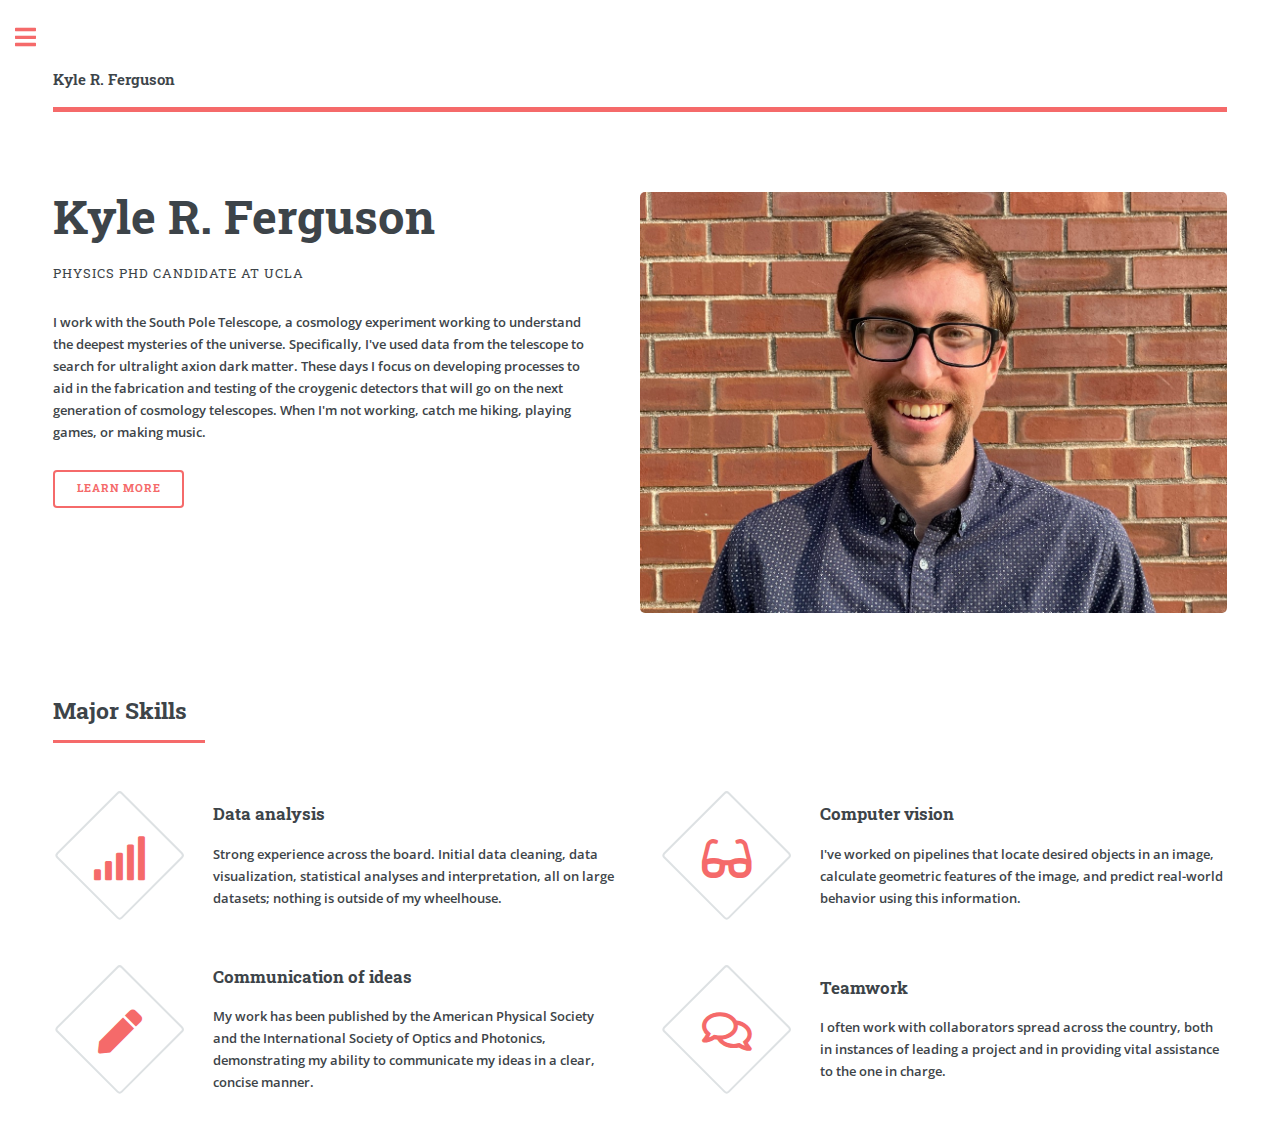
==== commit 998efee7: "Fill out website with actual information, not placeholder template" ====
--- a/index.html
+++ b/index.html
@@ -6,10 +6,11 @@
 -->
 <html>
 	<head>
-		<title>Editorial by HTML5 UP</title>
+		<title>Kyle R. Ferguson</title>
 		<meta charset="utf-8" />
 		<meta name="viewport" content="width=device-width, initial-scale=1, user-scalable=no" />
 		<link rel="stylesheet" href="assets/css/main.css" />
+		<meta http-equiv="X-Clacks-Overhead" content="GNU Terry Pratchett" />
 	</head>
 	<body class="is-preload">
 
@@ -22,13 +23,13 @@
 
 							<!-- Header -->
 								<header id="header">
-									<a href="index.html" class="logo"><strong>Editorial</strong> by HTML5 UP</a>
+									<a href="index.html" class="logo"><strong>Kyle R. Ferguson</a>
 									<ul class="icons">
-										<li><a href="#" class="icon brands fa-twitter"><span class="label">Twitter</span></a></li>
+										<!--<li><a href="#" class="icon brands fa-twitter"><span class="label">Twitter</span></a></li>
 										<li><a href="#" class="icon brands fa-facebook-f"><span class="label">Facebook</span></a></li>
 										<li><a href="#" class="icon brands fa-snapchat-ghost"><span class="label">Snapchat</span></a></li>
 										<li><a href="#" class="icon brands fa-instagram"><span class="label">Instagram</span></a></li>
-										<li><a href="#" class="icon brands fa-medium-m"><span class="label">Medium</span></a></li>
+										<li><a href="#" class="icon brands fa-medium-m"><span class="label">Medium</span></a></li>-->
 									</ul>
 								</header>
 
@@ -36,59 +37,58 @@
 								<section id="banner">
 									<div class="content">
 										<header>
-											<h1>Hi, I’m Editorial<br />
-											by HTML5 UP</h1>
-											<p>A free and fully responsive site template</p>
+											<h1>Kyle R. Ferguson</h1>
+											<p>Physics PhD candidate at UCLA</p>
 										</header>
-										<p>Aenean ornare velit lacus, ac varius enim ullamcorper eu. Proin aliquam facilisis ante interdum congue. Integer mollis, nisl amet convallis, porttitor magna ullamcorper, amet egestas mauris. Ut magna finibus nisi nec lacinia. Nam maximus erat id euismod egestas. Pellentesque sapien ac quam. Lorem ipsum dolor sit nullam.</p>
+										<p>I work with the South Pole Telescope, a cosmology experiment working to understand the deepest mysteries of the universe.  Specifically, I've used data from the telescope to search for ultralight axion dark matter.  These days I focus on developing processes to aid in the fabrication and testing of the croygenic detectors that will go on the next generation of cosmology telescopes.  When I'm not working, catch me hiking, playing games, or making music.</p>
 										<ul class="actions">
-											<li><a href="#" class="button big">Learn More</a></li>
+											<li><a href="research.html" class="button big">Learn More</a></li>
 										</ul>
 									</div>
 									<span class="image object">
-										<img src="images/pic10.jpg" alt="" />
+										<img src="images/headshot.jpg" alt="" />
 									</span>
 								</section>
 
 							<!-- Section -->
 								<section>
 									<header class="major">
-										<h2>Erat lacinia</h2>
+										<h2>Major Skills</h2>
 									</header>
 									<div class="features">
 										<article>
-											<span class="icon fa-gem"></span>
-											<div class="content">
-												<h3>Portitor ullamcorper</h3>
-												<p>Aenean ornare velit lacus, ac varius enim lorem ullamcorper dolore. Proin aliquam facilisis ante interdum. Sed nulla amet lorem feugiat tempus aliquam.</p>
-											</div>
-										</article>
-										<article>
-											<span class="icon solid fa-paper-plane"></span>
-											<div class="content">
-												<h3>Sapien veroeros</h3>
-												<p>Aenean ornare velit lacus, ac varius enim lorem ullamcorper dolore. Proin aliquam facilisis ante interdum. Sed nulla amet lorem feugiat tempus aliquam.</p>
-											</div>
-										</article>
-										<article>
-											<span class="icon solid fa-rocket"></span>
-											<div class="content">
-												<h3>Quam lorem ipsum</h3>
-												<p>Aenean ornare velit lacus, ac varius enim lorem ullamcorper dolore. Proin aliquam facilisis ante interdum. Sed nulla amet lorem feugiat tempus aliquam.</p>
-											</div>
-										</article>
-										<article>
 											<span class="icon solid fa-signal"></span>
 											<div class="content">
-												<h3>Sed magna finibus</h3>
-												<p>Aenean ornare velit lacus, ac varius enim lorem ullamcorper dolore. Proin aliquam facilisis ante interdum. Sed nulla amet lorem feugiat tempus aliquam.</p>
+												<h3>Data analysis</h3>
+												<p>Strong experience across the board. Initial data cleaning, data visualization, statistical analyses and interpretation, all on large datasets; nothing is outside of my wheelhouse.</p>
+											</div>
+										</article>
+										<article>
+											<span class="icon solid fa-glasses"></span>
+											<div class="content">
+												<h3>Computer vision</h3>
+												<p>I've worked on pipelines that locate desired objects in an image, calculate geometric features of the image, and predict real-world behavior using this information.</p>
+											</div>
+										</article>
+										<article>
+											<span class="icon solid fa-pen"></span>
+											<div class="content">
+												<h3>Communication of ideas</h3>
+												<p>My work has been published by the American Physical Society and the International Society of Optics and Photonics, demonstrating my ability to communicate my ideas in a clear, concise manner.</p>
+											</div>
+										</article>
+										<article>
+											<span class="icon fa-comments"></span>
+											<div class="content">
+												<h3>Teamwork</h3>
+												<p>I often work with collaborators spread across the country, both in instances of leading a project and in providing vital assistance to the one in charge.</p>
 											</div>
 										</article>
 									</div>
 								</section>
 
 							<!-- Section -->
-								<section>
+								<!--<section>
 									<header class="major">
 										<h2>Ipsum sed dolor</h2>
 									</header>
@@ -142,7 +142,7 @@
 											</ul>
 										</article>
 									</div>
-								</section>
+								</section>-->
 
 						</div>
 					</div>
@@ -165,77 +165,35 @@
 									</header>
 									<ul>
 										<li><a href="index.html">Homepage</a></li>
-										<li><a href="generic.html">Generic</a></li>
-										<li><a href="elements.html">Elements</a></li>
+										<li><a href="research.html">Research</a></li>
 										<li>
-											<span class="opener">Submenu</span>
+											<span class="opener">Hobbies</span>
 											<ul>
-												<li><a href="#">Lorem Dolor</a></li>
-												<li><a href="#">Ipsum Adipiscing</a></li>
-												<li><a href="#">Tempus Magna</a></li>
-												<li><a href="#">Feugiat Veroeros</a></li>
+												<li><a href="music.html">Music</a></li>
+												<li><a href="photos.html">Photography</a></li>
 											</ul>
 										</li>
-										<li><a href="#">Etiam Dolore</a></li>
-										<li><a href="#">Adipiscing</a></li>
-										<li>
-											<span class="opener">Another Submenu</span>
-											<ul>
-												<li><a href="#">Lorem Dolor</a></li>
-												<li><a href="#">Ipsum Adipiscing</a></li>
-												<li><a href="#">Tempus Magna</a></li>
-												<li><a href="#">Feugiat Veroeros</a></li>
-											</ul>
-										</li>
-										<li><a href="#">Maximus Erat</a></li>
-										<li><a href="#">Sapien Mauris</a></li>
-										<li><a href="#">Amet Lacinia</a></li>
 									</ul>
 								</nav>
 
 							<!-- Section -->
 								<section>
 									<header class="major">
-										<h2>Ante interdum</h2>
-									</header>
-									<div class="mini-posts">
-										<article>
-											<a href="#" class="image"><img src="images/pic07.jpg" alt="" /></a>
-											<p>Aenean ornare velit lacus, ac varius enim lorem ullamcorper dolore aliquam.</p>
-										</article>
-										<article>
-											<a href="#" class="image"><img src="images/pic08.jpg" alt="" /></a>
-											<p>Aenean ornare velit lacus, ac varius enim lorem ullamcorper dolore aliquam.</p>
-										</article>
-										<article>
-											<a href="#" class="image"><img src="images/pic09.jpg" alt="" /></a>
-											<p>Aenean ornare velit lacus, ac varius enim lorem ullamcorper dolore aliquam.</p>
-										</article>
-									</div>
-									<ul class="actions">
-										<li><a href="#" class="button">More</a></li>
-									</ul>
-								</section>
-
-							<!-- Section -->
-								<section>
-									<header class="major">
 										<h2>Get in touch</h2>
 									</header>
-									<p>Sed varius enim lorem ullamcorper dolore aliquam aenean ornare velit lacus, ac varius enim lorem ullamcorper dolore. Proin sed aliquam facilisis ante interdum. Sed nulla amet lorem feugiat tempus aliquam.</p>
+									<p>Interested in any of the work I've done? Let me know!</p>
 									<ul class="contact">
-										<li class="icon solid fa-envelope"><a href="#">information@untitled.tld</a></li>
-										<li class="icon solid fa-phone">(000) 000-0000</li>
+										<li class="icon solid fa-envelope">kferguson(at)physics.ucla.edu</a></li>
+										<!--<li class="icon solid fa-phone">(000) 000-0000</li>
 										<li class="icon solid fa-home">1234 Somewhere Road #8254<br />
-										Nashville, TN 00000-0000</li>
+										Nashville, TN 00000-0000</li>-->
 									</ul>
 								</section>
 
 							<!-- Footer -->
 								<footer id="footer">
-									<p class="copyright">&copy; Untitled. All rights reserved. Demo Images: <a href="https://unsplash.com">Unsplash</a>. Design: <a href="https://html5up.net">HTML5 UP</a>.</p>
+									<p class="copyright">&copy; Kyle R. Ferguson. All rights reserved. Design: <a href="https://html5up.net">HTML5 UP</a>.</p>
 								</footer>
-
 						</div>
 					</div>
 
@@ -249,4 +207,4 @@
 			<script src="assets/js/main.js"></script>
 
 	</body>
-</html>+</html>
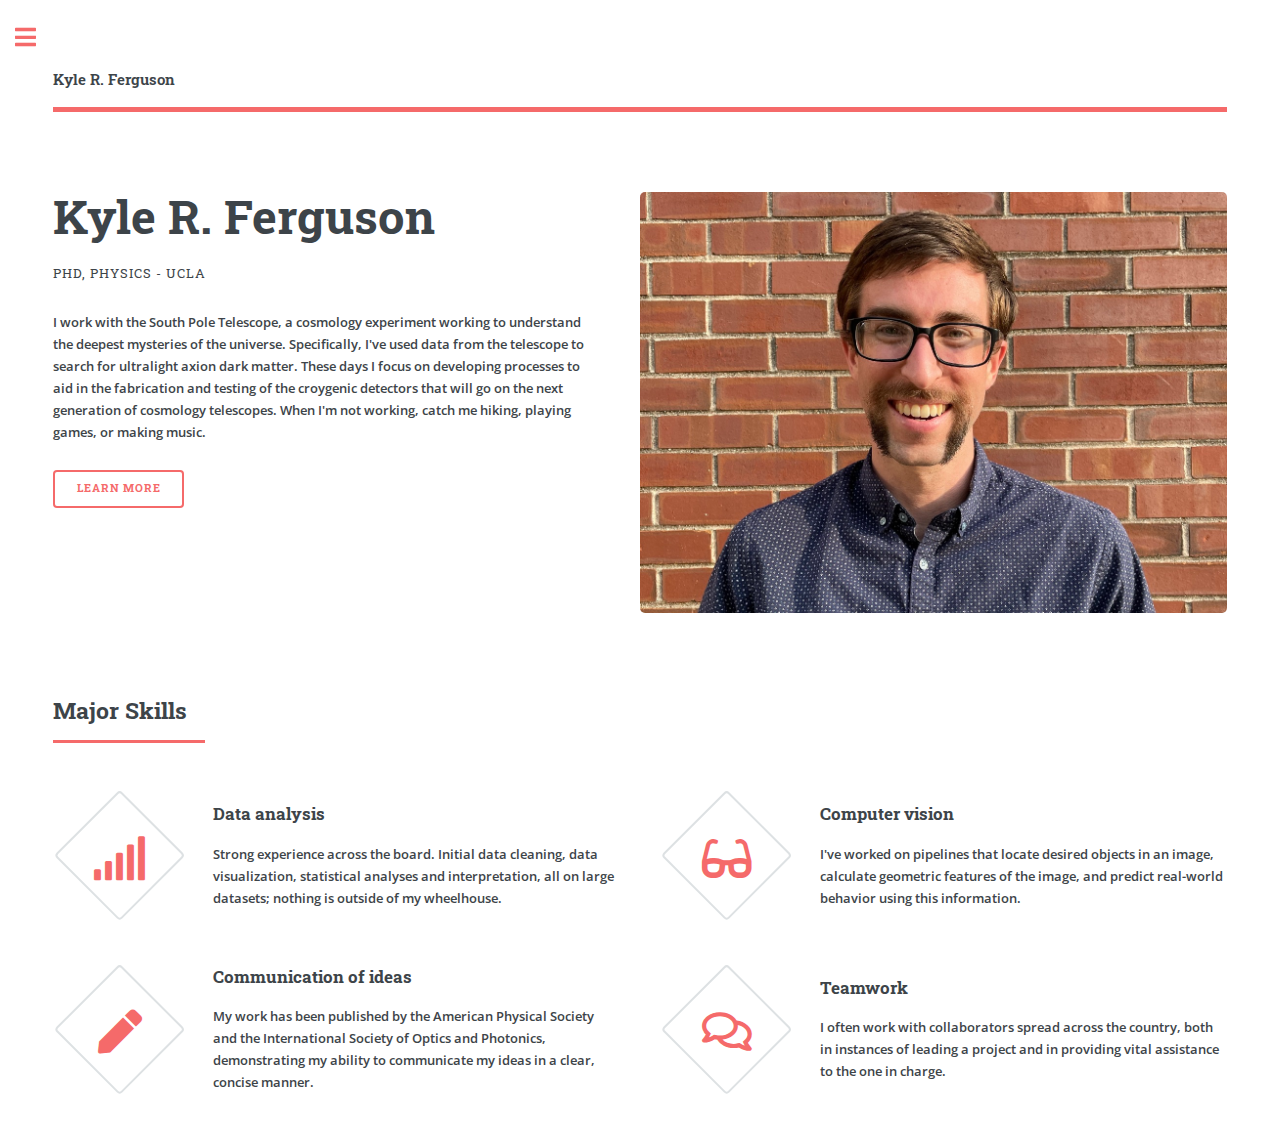
==== commit fcd2516a: "update blurb to reflect the fact that I successfully defended" ====
--- a/index.html
+++ b/index.html
@@ -38,7 +38,7 @@
 									<div class="content">
 										<header>
 											<h1>Kyle R. Ferguson</h1>
-											<p>Physics PhD candidate at UCLA</p>
+											<p>PhD, Physics - UCLA</p>
 										</header>
 										<p>I work with the South Pole Telescope, a cosmology experiment working to understand the deepest mysteries of the universe.  Specifically, I've used data from the telescope to search for ultralight axion dark matter.  These days I focus on developing processes to aid in the fabrication and testing of the croygenic detectors that will go on the next generation of cosmology telescopes.  When I'm not working, catch me hiking, playing games, or making music.</p>
 										<ul class="actions">
@@ -166,6 +166,7 @@
 									<ul>
 										<li><a href="index.html">Homepage</a></li>
 										<li><a href="research.html">Research</a></li>
+										<li><a href="winterover.html">South Pole Winter</a></li>
 										<li>
 											<span class="opener">Hobbies</span>
 											<ul>
@@ -176,13 +177,15 @@
 									</ul>
 								</nav>
 
-							<!-- Section -->
+							<!-- Contact Info -->
 								<section>
 									<header class="major">
-										<h2>Get in touch</h2>
+										<h2>Where to find me</h2>
 									</header>
 									<p>Interested in any of the work I've done? Let me know!</p>
 									<ul class="contact">
+										<li class="icon brands fa-github"><a href="https://github.com/kferguson42">My GitHub Profile</a></li>
+										<li class="icon brands fa-linkedin"><a href="https://www.linkedin.com/in/kyle-ferguson-729579157/">My LinkedIn Profile</a></li>
 										<li class="icon solid fa-envelope">kferguson(at)physics.ucla.edu</a></li>
 										<!--<li class="icon solid fa-phone">(000) 000-0000</li>
 										<li class="icon solid fa-home">1234 Somewhere Road #8254<br />
--- a/assets/css/main.css
+++ b/assets/css/main.css
@@ -2139,7 +2139,7 @@
     margin: 0 0 2em 4em;
     width: 50%; }
     #banner .image img {
-      height: 100%;
+      height: auto;
       -moz-object-fit: cover;
       -webkit-object-fit: cover;
       -ms-object-fit: cover;
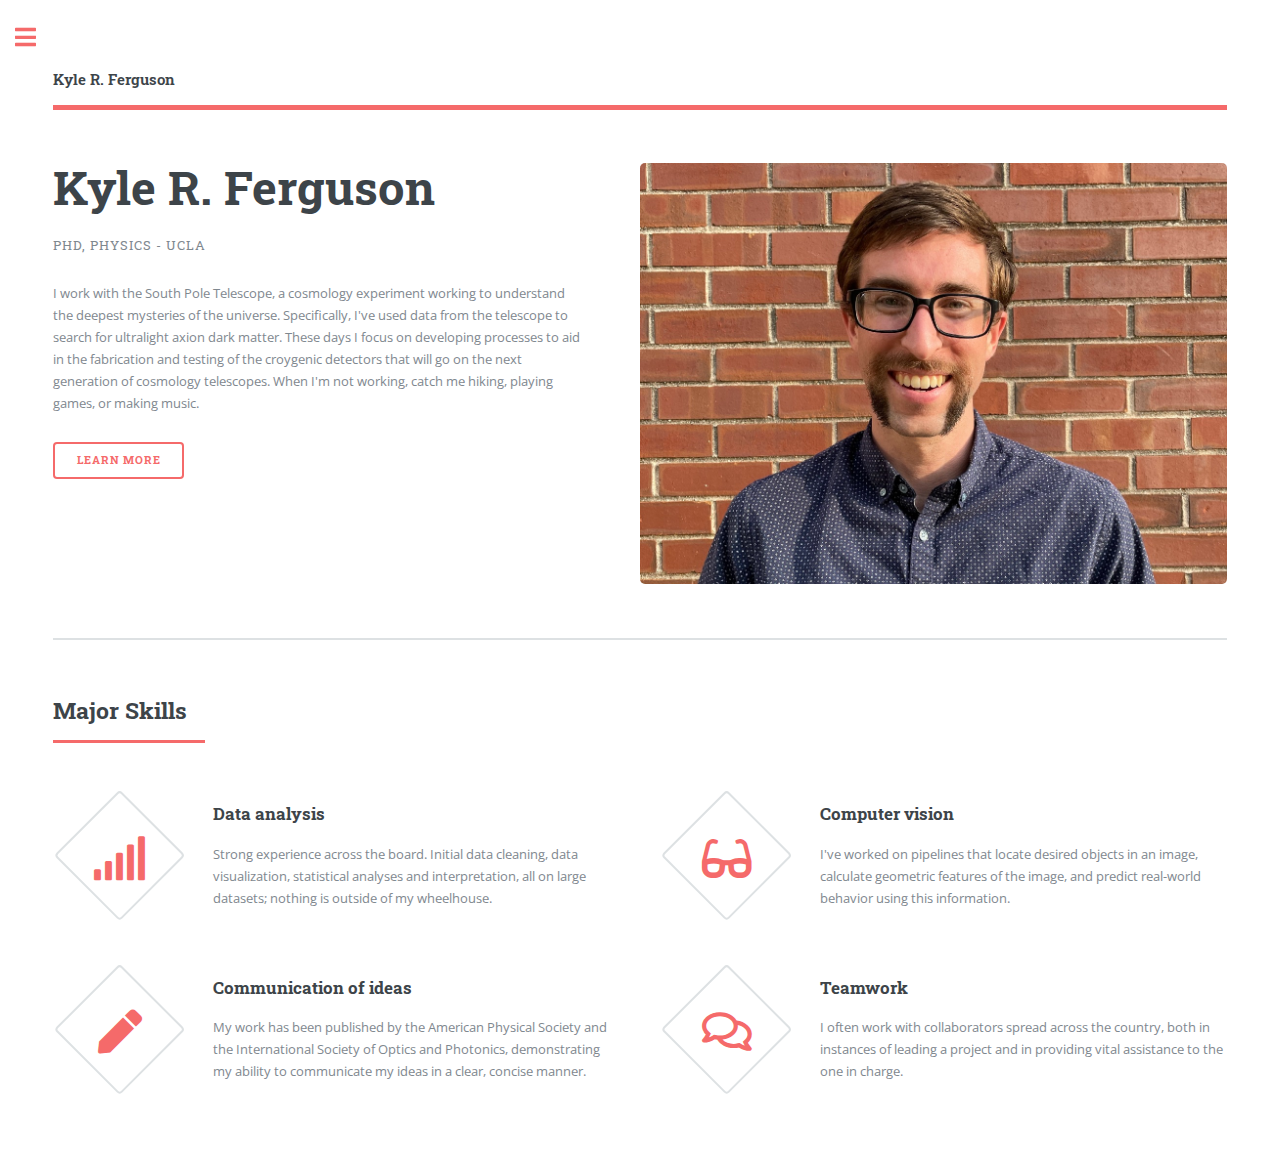
==== commit 8d4d8125: "add missing close statement for bold text" ====
--- a/index.html
+++ b/index.html
@@ -23,7 +23,7 @@
 
 							<!-- Header -->
 								<header id="header">
-									<a href="index.html" class="logo"><strong>Kyle R. Ferguson</a>
+									<a href="index.html" class="logo"><strong>Kyle R. Ferguson</strong></a>
 									<ul class="icons">
 										<!--<li><a href="#" class="icon brands fa-twitter"><span class="label">Twitter</span></a></li>
 										<li><a href="#" class="icon brands fa-facebook-f"><span class="label">Facebook</span></a></li>
